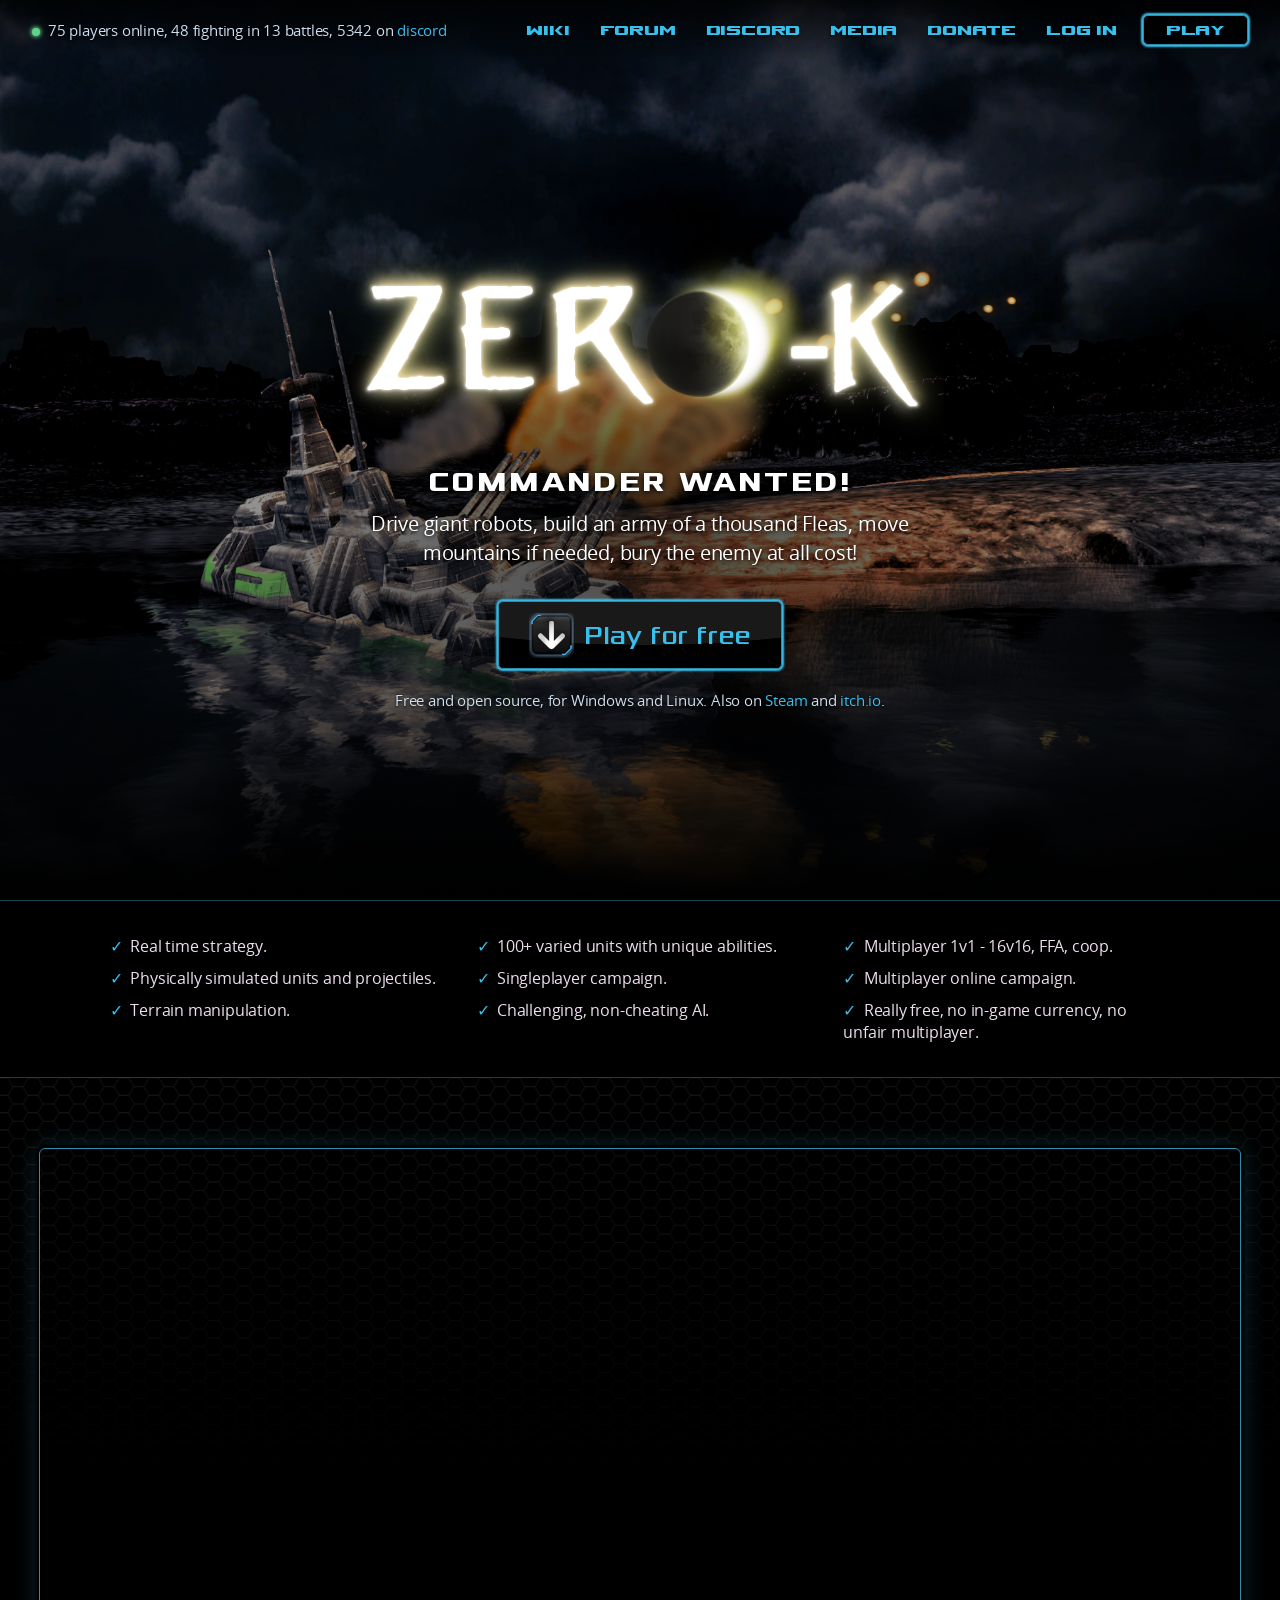
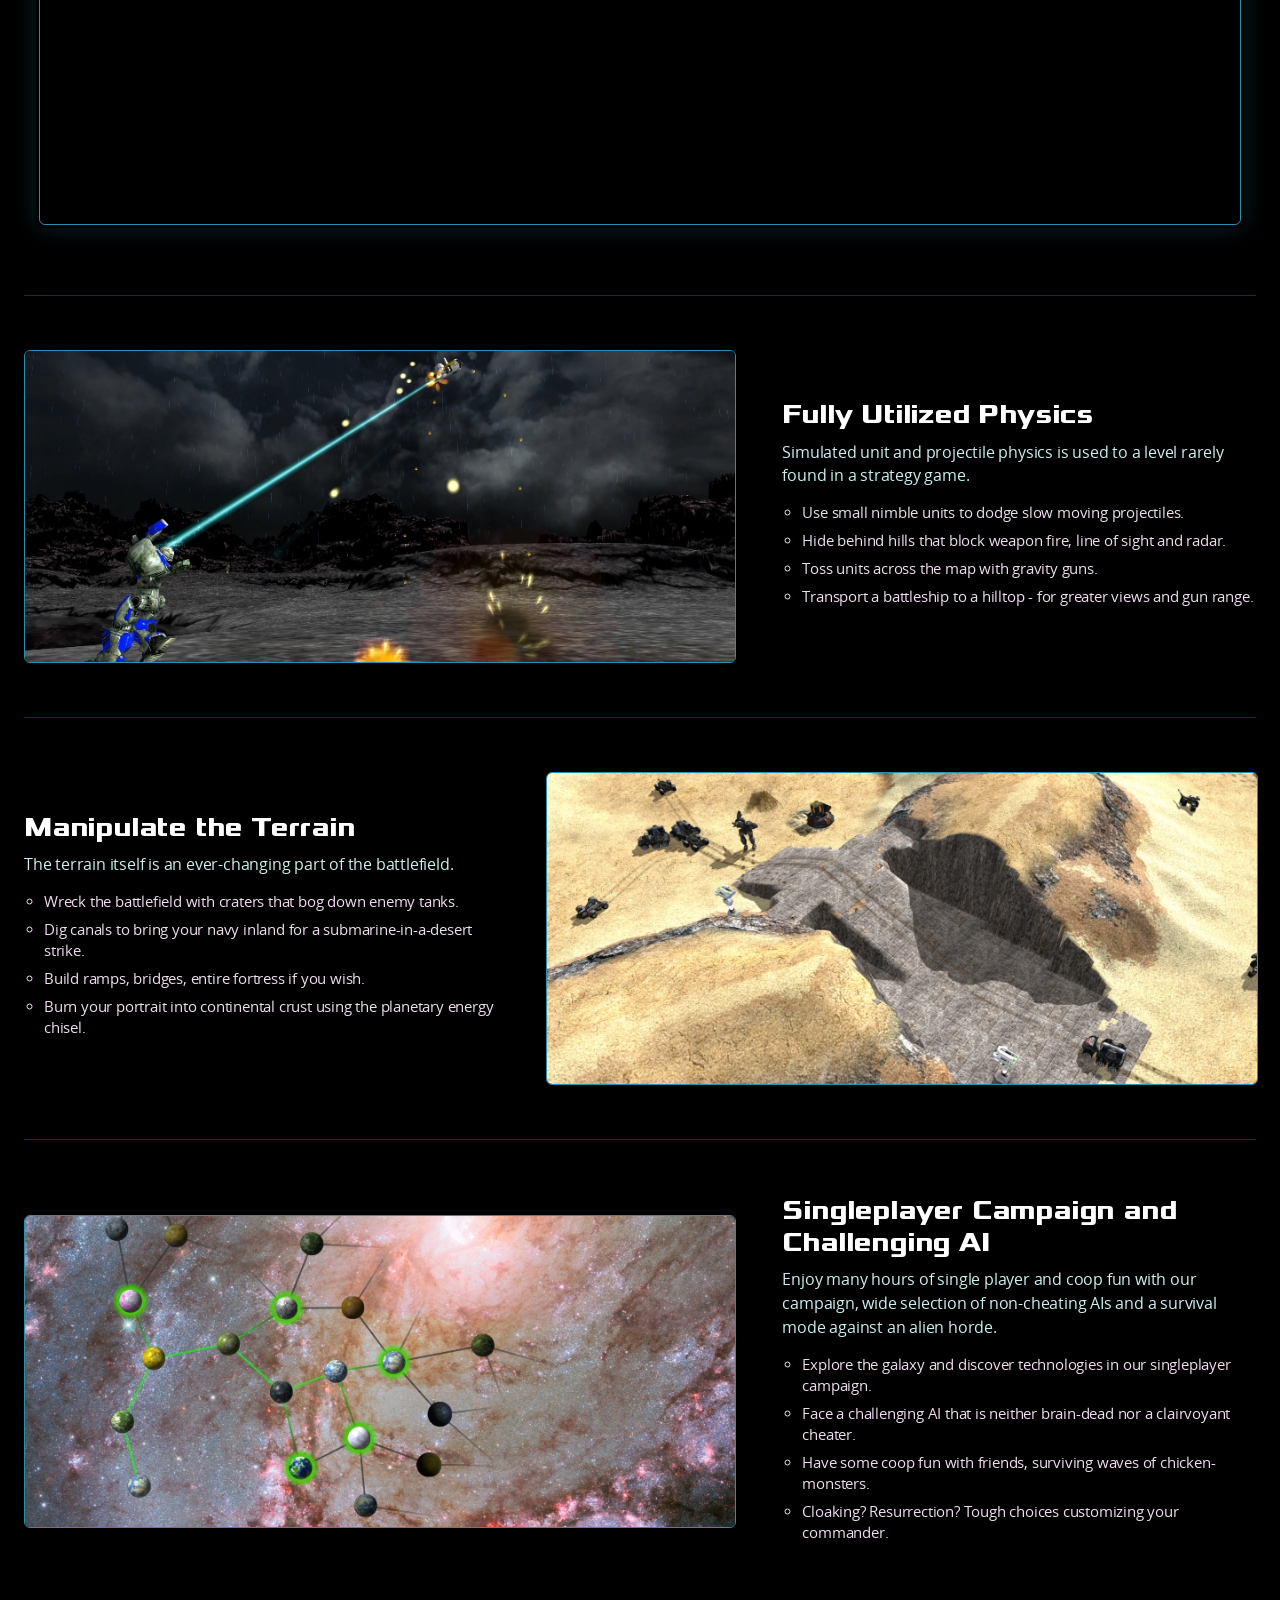
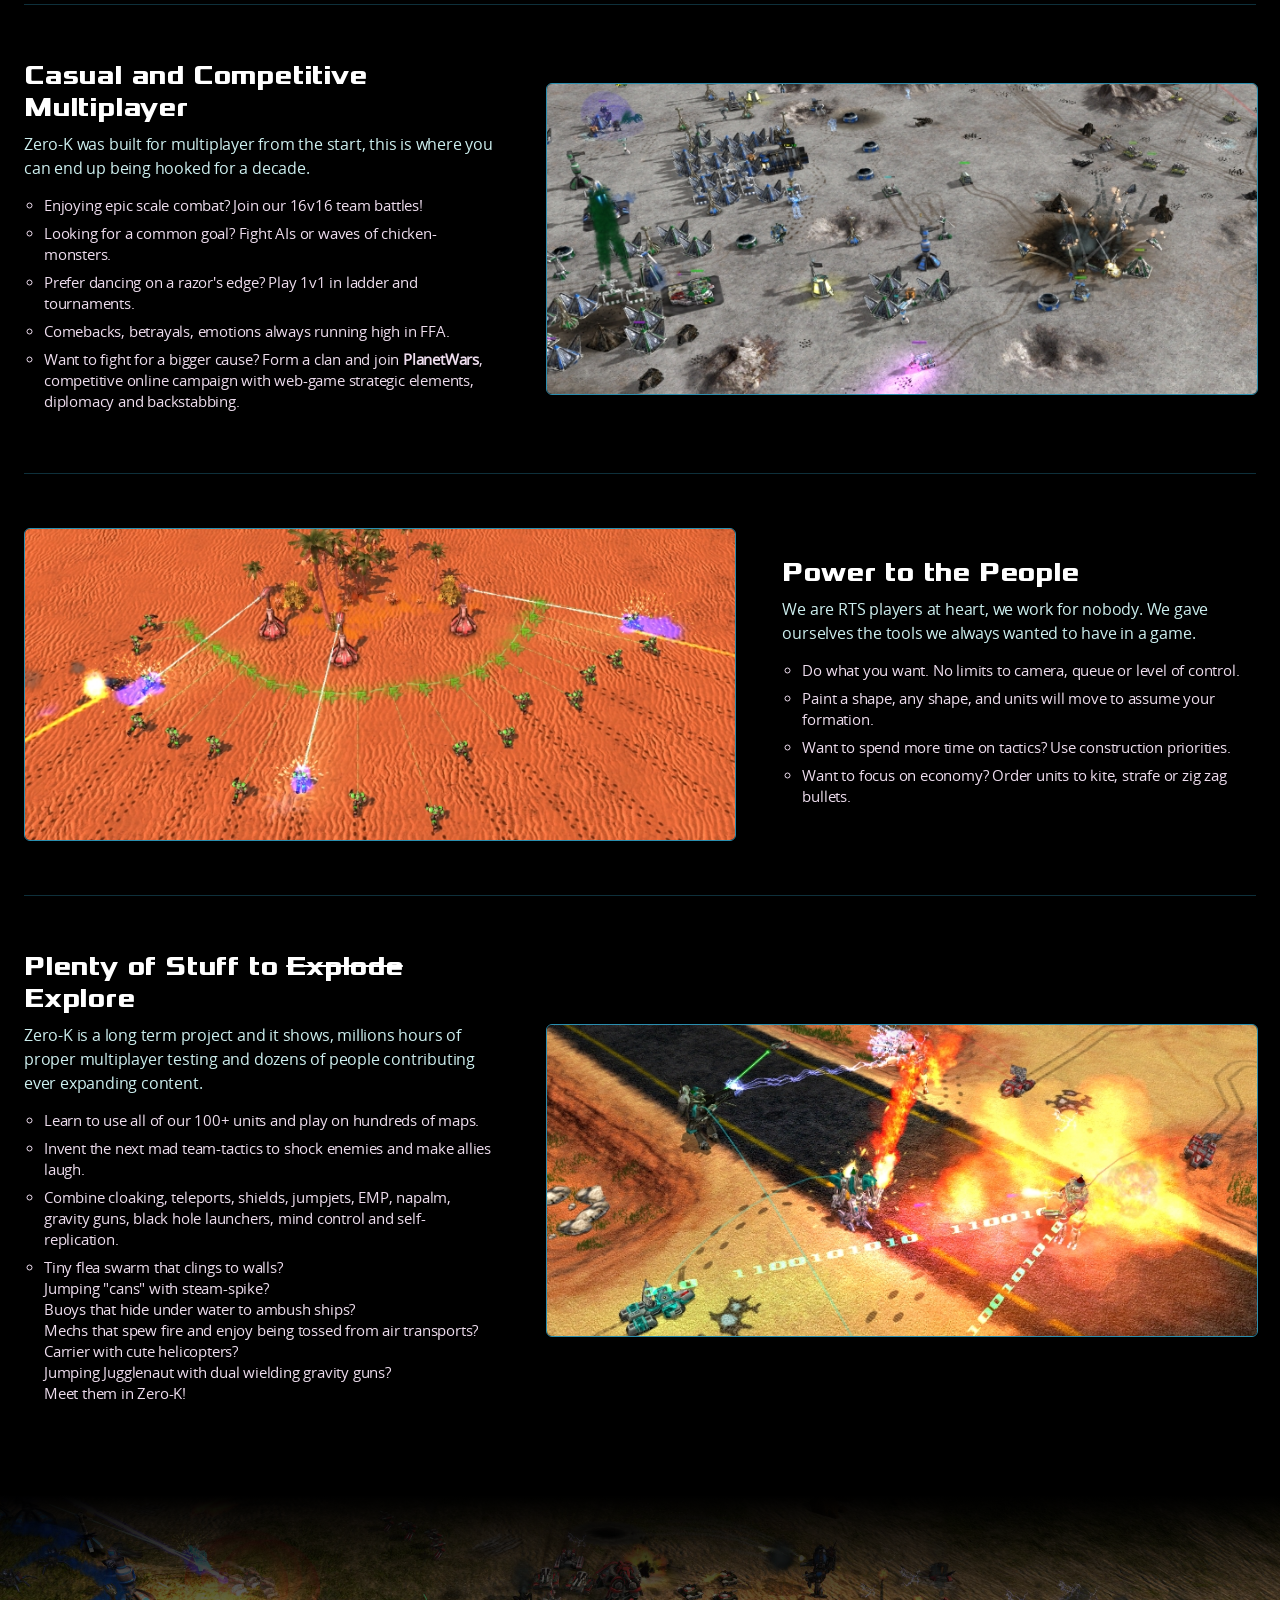
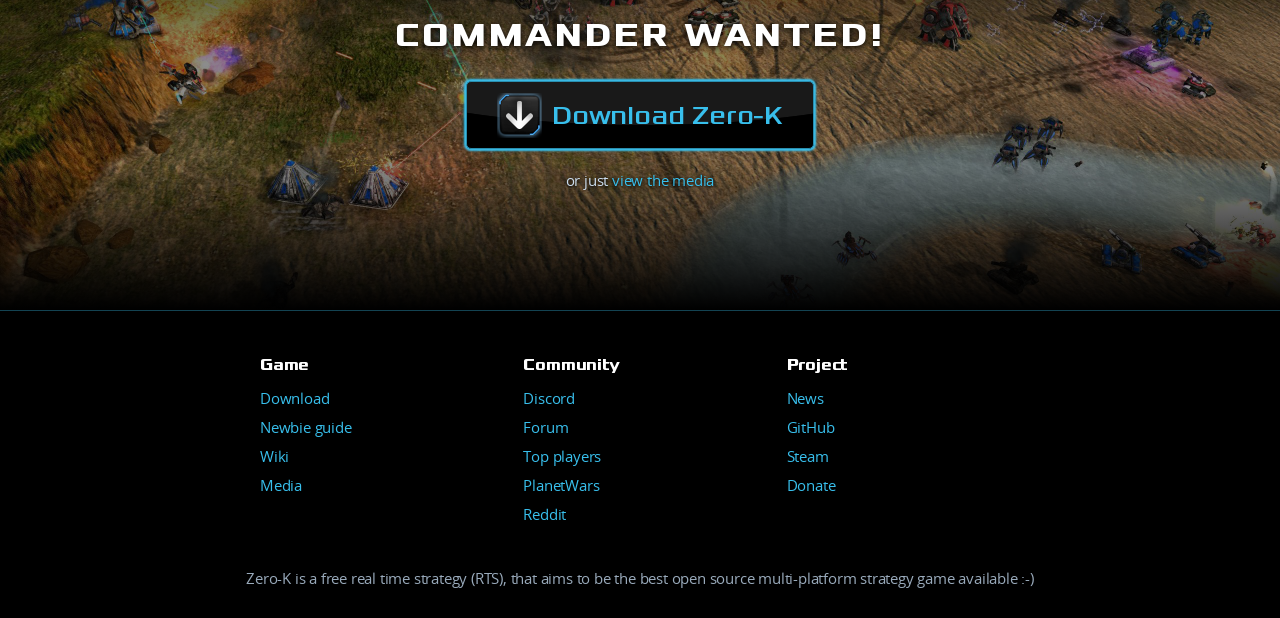
==== index.html @ bd520afa "Add files via upload" ====
<!DOCTYPE html>
<html lang="en">
<head>
<meta charset="utf-8">
<meta name="viewport" content="width=device-width, initial-scale=1">
<meta name="robots" content="noindex">
<title>Zero-K</title>
<link rel="icon" href="img/favicon.png">
<link rel="stylesheet" href="Styles/fonts.css">
<link rel="stylesheet" href="Styles/base.css">
<link rel="stylesheet" href="Styles/menu.css">
<link rel="stylesheet" href="Styles/style.css">
<link rel="stylesheet" href="Styles/landing.css">
</head>
<body>
<!-- Static preview of the proposed landing pages. Player numbers and the login form are placeholders. -->
    <div class="lp">
<header class="lp-nav">
        <p class="lp-online"><span class="lp-dot"></span>75 players online, 48 fighting in 13 battles, 5342 on <a href="https://discord.gg/aab63Vt">discord</a></p>
    <nav class="lp-menu" aria-label="Site">
        <a href="https://zero-k.info/mediawiki/index.php?title=Manual">Wiki</a>
        <a href="https://zero-k.info/Forum">Forum</a>
        <a href="https://discord.gg/aab63Vt">Discord</a>
        <a href="https://zero-k.info/Wiki/Media">Media</a>
        <a href="https://zero-k.info/Contributions">Donate</a>
        <details class="lp-login">
            <summary>Log in</summary>
            <div class="lp-login-panel">
                <form onsubmit="return false" style="padding: 0; margin: 0;"><a href="#"><img src="img/sits_small.png" style="vertical-align: middle;" /></a>&nbsp;&nbsp;<i>OR</i>&nbsp; Zero-K Name: <input type="text" name="login" />&nbsp;&nbsp; Password: <input type="password" name="password" />&nbsp;&nbsp;<button type="button">Login</button></form>
            </div>
        </details>
        <a class="lp-play" href="download.html">Play</a>
    </nav>
</header>

    <section class="lp-hero">
        <div class="lp-slides" aria-hidden="true"><span></span><span></span><span></span><span></span></div>
        <h1 class="lp-logo"><img src="img/zk_logo.png" width="648" height="246" alt="Zero-K"></h1>
        <p class="lp-kicker">Commander wanted!</p>
        <p class="lp-lead">Drive giant robots, build an army of a thousand Fleas, move mountains if needed, bury the enemy at all cost!</p>
        <div class="lp-actions">
            <a class="lp-btn lp-btn-primary" href="download.html"><span class="buttonSpan"></span> Play for free</a>
        </div>
        <p class="lp-meta">Free and open source, for Windows and Linux. Also on <a href="https://store.steampowered.com/app/334920/ZeroK/">Steam</a> and <a href="https://zerok.itch.io/zero-k">itch.io</a>.</p>
    </section>

    <section class="lp-band">
        <ul class="lp-glance">
        <li>Real time strategy.</li>
        <li>Physically simulated units and projectiles.</li>
        <li>Terrain manipulation.</li>
        <li>100+ varied units with unique abilities.</li>
        <li>Singleplayer campaign.</li>
        <li>Challenging, non-cheating AI.</li>
        <li>Multiplayer 1v1 - 16v16, FFA, coop.</li>
        <li>Multiplayer online campaign.</li>
        <li>Really free, no in-game currency, no unfair multiplayer.</li>
        </ul>
    </section>

    <section class="lp-trailer">
        <iframe src="https://www.youtube.com/embed/pHQkctGTm_A?rel=0" title="Zero-K trailer" loading="lazy" allowfullscreen></iframe>
    </section>

    <section class="lp-features">
        <article class="lp-feature">
            <img src="img/landing/text1.jpg" width="800" height="350" alt="A walker unit firing a beam across a dark, stormy battlefield" loading="lazy">
            <div>
                <h2>Fully Utilized Physics</h2>
                <p>Simulated unit and projectile physics is used to a level rarely found in a strategy game.</p>
                <ul>
                    <li>Use small nimble units to dodge slow moving projectiles.</li>
                    <li>Hide behind hills that block weapon fire, line of sight and radar.</li>
                    <li>Toss units across the map with gravity guns.</li>
                    <li>Transport a battleship to a hilltop - for greater views and gun range.</li>
                </ul>
            </div>
        </article>
        <article class="lp-feature">
            <img src="img/landing/text2.jpg" width="800" height="350" alt="A huge crater dug into desert terrain, with units gathered around it" loading="lazy">
            <div>
                <h2>Manipulate the Terrain</h2>
                <p>The terrain itself is an ever-changing part of the battlefield.</p>
                <ul>
                    <li>Wreck the battlefield with craters that bog down enemy tanks.</li>
                    <li>Dig canals to bring your navy inland for a submarine-in-a-desert strike.</li>
                    <li>Build ramps, bridges, entire fortress if you wish.</li>
                    <li>Burn your portrait into continental crust using the planetary energy chisel.</li>
                </ul>
            </div>
        </article>
        <article class="lp-feature">
            <img src="img/landing/text3.jpg" width="800" height="350" alt="The campaign galaxy map: planets linked across a nebula" loading="lazy">
            <div>
                <h2>Singleplayer Campaign and Challenging AI</h2>
                <p>Enjoy many hours of single player and coop fun with our campaign, wide selection of non-cheating AIs and a survival mode against an alien horde.</p>
                <ul>
                    <li>Explore the galaxy and discover technologies in our singleplayer campaign.</li>
                    <li>Face a challenging AI that is neither brain-dead nor a clairvoyant cheater.</li>
                    <li>Have some coop fun with friends, surviving waves of chicken-monsters.</li>
                    <li>Cloaking? Resurrection? Tough choices customizing your commander.</li>
                </ul>
            </div>
        </article>
        <article class="lp-feature">
            <img src="img/landing/text4.jpg" width="800" height="350" alt="A large team battle with many bases and units on a cratered grey map" loading="lazy">
            <div>
                <h2>Casual and Competitive Multiplayer</h2>
                <p>Zero-K was built for multiplayer from the start, this is where you can end up being hooked for a decade.</p>
                <ul>
                    <li>Enjoying epic scale combat? Join our 16v16 team battles!</li>
                    <li>Looking for a common goal? Fight AIs or waves of chicken-monsters.</li>
                    <li>Prefer dancing on a razor's edge? Play 1v1 in ladder and tournaments.</li>
                    <li>Comebacks, betrayals, emotions always running high in FFA.</li>
                    <li>Want to fight for a bigger cause? Form a clan and join <strong>PlanetWars</strong>, competitive online campaign with web-game strategic elements, diplomacy and backstabbing.</li>
                </ul>
            </div>
        </article>
        <article class="lp-feature">
            <img src="img/landing/text5.jpg" width="800" height="350" alt="Units arranged in a drawn arc formation across orange desert terrain" loading="lazy">
            <div>
                <h2>Power to the People</h2>
                <p>We are RTS players at heart, we work for nobody. We gave ourselves the tools we always wanted to have in a game.</p>
                <ul>
                    <li>Do what you want. No limits to camera, queue or level of control.</li>
                    <li>Paint a shape, any shape, and units will move to assume your formation.</li>
                    <li>Want to spend more time on tactics? Use construction priorities.</li>
                    <li>Want to focus on economy? Order units to kite, strafe or zig zag bullets.</li>
                </ul>
            </div>
        </article>
        <article class="lp-feature">
            <img src="img/landing/text6.jpg" width="800" height="350" alt="Units, flames and explosions during a fight along a road" loading="lazy">
            <div>
                <h2>Plenty of Stuff to <del>Explode</del> Explore</h2>
                <p>Zero-K is a long term project and it shows, millions hours of proper multiplayer testing and dozens of people contributing ever expanding content.</p>
                <ul>
                    <li>Learn to use all of our 100+ units and play on hundreds of maps.</li>
                    <li>Invent the next mad team-tactics to shock enemies and make allies laugh.</li>
                    <li>Combine cloaking, teleports, shields, jumpjets, EMP, napalm, gravity guns, black hole launchers, mind control and self-replication.</li>
                    <li>Tiny flea swarm that clings to walls? <br>Jumping "cans" with steam-spike? <br>Buoys that hide under water to ambush ships? <br>Mechs that spew fire and enjoy being tossed from air transports? <br>Carrier with cute helicopters? <br>Jumping Jugglenaut with dual wielding gravity guns? <br>Meet them in Zero-K!</li>
                </ul>
            </div>
        </article>
    </section>

    <section class="lp-final">
        <h2>Commander wanted!</h2>
        <a class="lp-btn lp-btn-primary" href="download.html"><span class="buttonSpan"></span> Download Zero-K</a>
        <p class="lp-meta">or just <a href="https://zero-k.info/Wiki/Media">view the media</a></p>
    </section>

<footer class="lp-footer">
    <div class="lp-footer-cols">
        <nav aria-label="Game">
            <h3>Game</h3>
            <a href="download.html">Download</a>
            <a href="https://zero-k.info/mediawiki/index.php?title=Newbie_Guide">Newbie guide</a>
            <a href="https://zero-k.info/mediawiki/index.php?title=Manual">Wiki</a>
            <a href="https://zero-k.info/Wiki/Media">Media</a>
        </nav>
        <nav aria-label="Community">
            <h3>Community</h3>
            <a href="https://discord.gg/aab63Vt">Discord</a>
            <a href="https://zero-k.info/Forum">Forum</a>
            <a href="https://zero-k.info/Ladders">Top players</a>
            <a href="https://zero-k.info/Planetwars">PlanetWars</a>
            <a href="https://reddit.com/r/zerok/">Reddit</a>
        </nav>
        <nav aria-label="Project">
            <h3>Project</h3>
            <a href="https://zero-k.info/Forum?categoryID=13">News</a>
            <a href="https://github.com/ZeroK-RTS">GitHub</a>
            <a href="https://store.steampowered.com/app/334920/ZeroK/">Steam</a>
            <a href="https://zero-k.info/Contributions">Donate</a>
        </nav>
    </div>
    <p class="lp-footer-line">Zero-K is a free real time strategy (RTS), that aims to be the best open source multi-platform strategy game available :-)</p>
</footer>
    </div>
</body>
</html>
---- Styles/fonts.css ----
@font-face {
    font-family: sm;
    src: url(about:blank); /* IE9 Compat Modes */
    src: url(about:blank) format('embedded-opentype'), /* IE6-IE8 */
    url("../SM.ttf") format('truetype'); /* Safari, Android, iOS */
}


@font-face {
    font-family: os;
    src: url(about:blank); /* IE9 Compat Modes */
    src: url(about:blank) format('embedded-opentype'), /* IE6-IE8 */
    url("../OpenSans-Regular.ttf") format('truetype'); /* Safari, Android, iOS */
}

@font-face {
    font-family: 'Xolonium';
	font-weight: normal;
    src: url(about:blank) format('eot'), url("../Styles/fonts/Xolonium-Regular.woff") format('woff'), url(about:blank) format('opentype'), url("../Styles/fonts/Xolonium-Regular.ttf") format('truetype');
}

@font-face {
    font-family: 'Xolonium';
	font-weight: bold;
    src: url(about:blank) format('eot'), url("../Styles/fonts/Xolonium-Bold.woff") format('woff'), url(about:blank) format('opentype'), url("../Styles/fonts/Xolonium-Bold.ttf") format('truetype');
}
---- Styles/base.css ----
b {font-weight: bold;}
i {}
.indent {text-indent: 2em;}
.bold{font-weight: bold;}

h1 {font-size: 160%; color: #fff; padding: 0; margin: 0; }
h2 {font-size: 140%; color: #cee; padding: 0; margin: 0; }
h3 {font-size: 120%; color: #eec; padding: 0; margin: 0; }

a {color: #38bfec; text-decoration: none;}
a:visited {color: #4c90a6;}
a:hover {color: #fff;}
a:active {color: #cbd3d4;}

/* Help cursor for anything that brings up a tooltip when moused over.
base.css might be the wrong file, please move when needed or delete this comment.
Whatever you do, please notify me so I know next time. -Skasi */
[nicetitle], [nicetitle-processed] {cursor: help;}

input[type="button"], input[type="checkbox"], input[type="image"],
input[type="submit"], input[type="radio"], input[type="reset"],
select, a, a[nicetitle], a[nicetitle-processed], 
[onclick][nicetitle], [onclick][nicetitle-processed]
{
  cursor: pointer;
}

img
{
  border: none;
  opacity: 1;
  vertical-align: middle;
}

form
{
	padding: 0;
	margin: 0;
}

pre
{
	background: #222;
	border: 1px dotted #888;
	padding: 7px;
	margin-left: 4em;
	margin-right: 4em;
}

.inputTable > tbody> tr
{
    vertical-align: top;
}

input, textarea, select, option
{
	color: #cbd3d4; 
	background: none;
	border: 1px solid teal;
	padding: 3px;
}
option{
    background: black;
}
video
{
	max-width: 100%;
}

.noborder, input.radio
{
	border: none;
}

.vcenter
{
	vertical-align:middle;
}

.button
{
	color: #38bfec;
	font-family: sm;
	cursor: pointer;
	background: transparent;
}

.button:hover /* hover */
{
	color: #fff;
}

.button:focus:hover /* onclick */
{
	color: #f00;
}

ul {list-style-type: circle;}

.border
{
	background: #000 url("../img/border-1.png") repeat-x scroll 50% 0;
	margin: 10px;
	padding: 5px;
    /**/border: 1px solid #2a8eaf;/**/
    /*border: 1px solid #000;/**/
	border-radius: 3px;
	
    box-shadow: 0 0 3px 3px #000;
	-moz-box-shadow: 0 0 3px 3px #000;
    -webkit-box-shadow: 0 0 3px 3px #000;
    
    /*
    -moz-border-image: url("../img/zk_border.png") 10% 10% 10% 10% / 10px 10px 10px 10px ;
    -webkit-border-image: url("../img/zk_border.png") 10% 10% 10% 10% / 10px 10px 10px 10px ;
    -border-image: url("../img/zk_border.png") 10% 10% 10% 10% / 10px 10px 10px 10px ;
    -ms-filter: "progid:DXImageTransform.Microsoft.Alpha(Opacity=88)";
    /**/
}
/*
.brightline
{
    border: 1px solid #2a8eaf;
}
*/
.ie .border
{
    padding: 13px;
	border: 1px solid #38bfec;
}

.fleft{float: left;}
.fright{
	float: right;
	-webkit-margin-after: 0px;
}
.clearfloat{clear:both;}

.center
{
	margin-left: auto;
	margin-right: auto;
	text-align: center;
}

.block{display: block;}
.inline{display: inline;}
.hide{display: none;}

.relative{position: relative;}
.abs {position: absolute;}

.top{top: 0;}
.left{left: 0;}
.right{right: 0;}
.bottom{bottom: 0;}

.cwhite {color: #fff;}
.clight {color: #ddd;}
.cgray  {color: #888;}
.cdark  {color: #222;}
.cblack {color: #000;}
.cred   {color: #f00;}
.cgreen {color: #0f0;}
.cblue  {color: #00f;}

.bwhite {background: #fff;}
.blight {background: #ddd;}
.bgray  {background: #888;}
.bdark  {background: #222;}
.bblack {background: #000;}
.bred   {background: #f00;}
.bgreen {background: #0f0;}
.bblue  {background: #00f;}

.width-10 {width: 10%;}
.width-20 {width: 20%;}
.width-30 {width: 30%;}
.width-40 {width: 40%;}
.width-50 {width: 50%;}
.width-60 {width: 60%;}
.width-70 {width: 70%;}
.width-80 {width: 80%;}
.width-90 {width: 90%;}
.width-100 {width: 100%;}

.padded{
    padding: 5px;
}
.rounded{
    border-radius: 10px;
    overflow: auto;
}

.techfont, h1, h2, h3, h4, h5, h6{
    font-family: 'Xolonium', os, sans-serif;
}
---- Styles/menu.css ----
#menu table{width:100%;}
#menu td { vertical-align: middle; padding:0; }

div#menu a /*menu bar*/
{
	display: block;
	position: relative; /* tooltips use "absolute" position, so parent must not be static */
	font-family: sm, sans-serif;
	font-size: 15px;
}

div#menu a span {display:none;} /*menu text sayings*/

div#menu a:hover span
{
	display: block;
	position: absolute; 
	background: #000;
	color: #cbd3d4;
	left: 100%; width: 125px;
	margin-top: -1.55em; /*display tooltip at same height as :hover'ed link*/
	margin-left: 10px;
	padding: 5px;
	border: 1px solid #222;
	
	border-radius: 10px 10px 10px 10px ;
	-moz-border-radius: 10px 10px 10px 10px ;
	-webkit-border-radius: 10px 10px 10px 10px ;
	box-shadow: 0 0 10px #fff;
	-moz-box-shadow: 0 0 10px #fff;
	-webkit-box-shadow: 0 0 10px #fff;
	
	font-family: os, sans-serif;
	font-weight: bold;
}

ul.menu > li > a /* menu links */
{
	padding:8px;
	text-align: center; 
}

ul.menu li  ul  li  a /*sub-menu links, or menu sub-links*/
{
	padding:4px 2px;
	text-align: left;
	font-size: smaller;
}

ul.menu {list-style-type: none; padding: 0; margin: 0; } /*toplevel menu*/

ul.menu li > ul {display:none;} /*list menu*/

ul.menu li:hover > ul /*dropdown part*/
{
	display:block;
	position:absolute;
	background: #000 url("../img/border-1.png") repeat-x scroll 50% 0;
	padding: 5px;
	margin: 0px;
	border: 1px solid #2a8eaf;
	border-top: none;
	border-radius: 3px;
	box-shadow: 0 0 3px 3px #000;
	list-style-type: none; 
	z-index: 50;
}

ul.menu li:hover > ul li
{
	margin: 0;
	padding: 0;
}

ul.menu li:hover > ul li:hover
{
	background: #386779;
}


/* remove for ie */
.gecko div#mainContentWrapper div#menu
{
	position: relative;
	z-index: 100;
}
.webkit div#mainContentWrapper div#menu
{
	position: relative;
	z-index: 100;
}
.opera div#mainContentWrapper div#menu
{
	position: relative;
	z-index: 100;
}
/**/

/* and again for "simplestyle" */
.gecko div#simplestyle div#menu
{
	position: relative;
	z-index: 100;
}
.webkit div#simplestyle div#menu
{
	position: relative;
	z-index: 100;
}
.opera div#simplestyle div#menu
{
	position: relative;
	z-index: 100;
}
/**/
---- Styles/style.css ----
.js_tabs {}

html
{
	/*background: #000 url("../img/bg_bluehex.gif") fixed;*/
	background: #000;
    background-size: cover;
	color: #ede;
    font-family: os, sans-serif;
	font-size: 14.5px;
	height: 100%;
	width: 100%;
	padding: 0;
	margin: 0;
	border: 0;
	z-index:0;
    letter-spacing: -0.2px;
    text-rendering: optimizeLegibility;
    -webkit-font-feature-settings: "kern";
    -moz-font-feature-settings: "kern";
    font-feature-settings: "kern";
}

body
{
	background: none;
	width: 100%;
	top: 0;
	padding: 0;
	margin: 0;
	border: 0;
}

pre {
	white-space: pre-wrap;
}

#fadetoblack
{
	background: url("../img/fade.png") repeat-y 50% 0;
	position: fixed;
	top: 0px;
	left: 0px;
	right: 0px;
	bottom: 0px;
	height: 100%;
	width: 100%;
}

.wrapper
{
	position: relative;
	padding: 10px;
	width: 1000px;
	margin-left: auto;
	margin-right: auto;
	border-top: 0;
	border-bottom: 0;
	z-index:0;
}

div#footer
{
	position: relative;
	clear: both;
}

.floatingheader
{
	position:fixed;
	top:10px;
	margin-left: auto;
	margin-right: auto;
	z-index:100;
}

.floatingfooter
{
	position:fixed;
	bottom:-10px;
	margin-left: auto;
	margin-right: auto;
	z-index:100;
}

ul.forumtab
{
	list-style-image: url("../img/bullet.png");
	padding-left: 15px;
}

hr.pretty
{
	background: url("../img/hr_img1.png");
	width: 80%;
	height: 1px;
}

div#simplestyle
{
	margin: 10px;
}

div#busy
{
	background: #190c02; /*bgcolor of load.gif*/
	position: fixed;
	display: none;
	top: 40%;
	left: 40%;
	right: 40%;
	padding: 20px;
	text-align: center;
	font-weight: bold;
	z-index: 100;
}

.admin
{
	border: 1px dotted red;
	padding: 3px;
	margin: 2px;
}

.test
{
	border: 1px solid red;
}

.border
{
	margin: 10px;
	padding: 5px;
	border-style: solid;
	border-radius: 15px;
	border-image:url("../Styles/dark-hive/images/tech_button.png") 24 fill / 15px stretch;
	background: #333;
	box-shadow: 0 0 3px 3px #000;
	-moz-box-shadow: 0 0 3px 3px #000;
	-webkit-box-shadow: 0 0 3px 3px #000;
}

.ie .border
{
	padding: 13px;
	border: 1px solid #38bfec;
}

/* Download-Button on Homepage */
.buttonSpan
{
	height: 45px;
	width: 45px;
	background-image: url("../img/downloadBlue45.png");
	display: inline-block;
	vertical-align:middle;
}
.textbutton
{
	display: inline-block;
	background: #000 url("../img/download.png") no-repeat center;
	color: #38bfec;
	border-radius: 5px;
	border: 1px solid #2a8eaf;
	box-shadow: 0 0 2px 2px #38bfec;
	padding: 0.4em 1em;
	margin: 4px 1px;
	cursor: pointer;
	text-align: center;
	font-family: os, sans-serif;
	font-size: medium;
	vertical-align: middle;
}

.textbutton:hover
{
	color: #fff;
	box-shadow: 0 0 2px 2px #fff;
	text-decoration: none;
}


.steamSpan {
    margin-top: -5px;
    margin-left: -12px;
    margin-right: -12px;
    height: 33px;
    width: 140px;
    background-size: cover;
    background-image: url("../img/steam_logo.png");
    display: inline-block;
    vertical-align: middle;
}
.downloadbutton
{
	position: relative;
	display: block;
	background: #000 url("../img/download.png") no-repeat center;
	color: #38bfec;
	border-radius: 5px;
	border: 1px solid #2a8eaf;
	box-shadow: 0 0 2px 2px #38bfec;
	padding: 15px 0;
	margin: 10px;
	cursor: pointer;
	text-align: center;
	font-family: os, sans-serif;
	font-size: 200%;
}

.downloadbutton:hover {
    color: #fff;
    box-shadow: 0 0 2px 2px #fff;
}

.downloadbutton:active {
    color: #cbd3d4;
    box-shadow: 0 0 2px 2px #cbd3d4;
}

.downloadbuttonsteam {
    position: relative;
    display: block;
    background: #000 url("../img/download.png") no-repeat center;
    color: #38bfec;
    border-radius: 5px;
    border: 1px solid #2a8eaf;
    box-shadow: 0 0 2px 2px #38bfec;
    padding: 15px 0;
    margin: 10px;
    cursor: pointer;
    text-align: center;
    font-family: os, sans-serif;
    font-size: 160%;
}
.downloadbuttonsteam:hover {
    color: #fff;
    box-shadow: 0 0 2px 2px #fff;
}

.downloadbuttonsteam:active {
    color: #cbd3d4;
    box-shadow: 0 0 2px 2px #cbd3d4;
}

/* Share */
#shares 
{
	vertical-align:middle;
}

/* galaxy map
----------------------------------------------*/
.sectorgrid
{
	position: relative; 
	border: 1px solid white; 
	opacity: .15;
	color: white; 
	text-align: right; 
	vertical-align: bottom;
}

.sectorgrid:hover
{
	background: #666;
}

.sectorgrid:hover > .sectorname
{
	display: inline;
}

.ie .sectorgrid
{
	display: none;
}


/* Single Player missions
----------------------------------------------*/
.mission
{
	display: block;
	position: relative;
	background: #111;
	width:250px; 
	height:160px;
	padding: 10px;
	margin: 10px;
	border: 2px solid #444;
	text-align: left;
}

.mission:hover
{
	background: #333;
	cursor: pointer;
}

.play
{
	font-family: sm;
	font-size: 150%;
	display: none;
	position: absolute;
	top: 150px;
	left: 0px;
	z-index: 100;
}

.mission:hover > .play
{
	display: block;
}

.icon16
{
	width:16px;
	height:16px;
	padding:0;
	margin:0px 2px;
	vertical-align:middle;
}

.icon32 
{
	width:32px;
	height: 32px; 
}

.icon20
{
	width:20px;
	height: 20px; 
}


.flag
{
	padding:0;
	margin:0;
	vertical-align:middle;
}

.avatar 
{
	padding:0; 
	margin:0;
}

/* Battle detail
-----------------------------------------------------------*/

.battle_winner
{
	border: 1px solid #00FF21;
	padding: 5px;
	margin: 2px;
	border-radius: 5px;
	box-shadow: 0 0 3px 3px #000;
	-moz-box-shadow: 0 0 3px 3px #000;
	-webkit-box-shadow: 0 0 3px 3px #000;
}

.battle_loser
{
	border: 1px solid #FF0000;
	padding: 5px;
	margin: 2px;
	border-radius: 5px;
	box-shadow: 0 0 3px 3px #000;
	-moz-box-shadow: 0 0 3px 3px #000;
	-webkit-box-shadow: 0 0 3px 3px #000;
}

.battle_spec
{
	border: 1px solid #333;
	margin: 2px;
	border-radius: 5px;
}

/* Map detail
-----------------------------------------------------------*/
.rating_all
{
	display: block;
	width: 70px;
	height: 14px;
	padding: 0;
}

.rating_yours
{
	display: none;
	width: 70px;
	height: 14px;
	padding: 0;
}

.ratings:hover > .rating_yours
{
	display: block;
}

.ratings:hover > .rating_all
{
	display: none;
}

/* Styles for validation helpers
-----------------------------------------------------------*/
.field-validation-error
{
	color: #ff0000;
}

.field-validation-valid
{
	display: none;
}

.input-validation-error
{
	border: 1px solid #ff0000;
	background-color: #ffeeee;
}

.validation-summary-errors
{
	font-weight: bold;
	color: #ff0000;
}

.validation-summary-valid
{
	display: none;
}

/* google wiki */
.section_anchor 
{
	display:none;
	color: Black;
}

/* Styles for unitguide
-----------------------------------------------------------*/

.infoCell
{
	background-color:#204040;
	border-style: solid;
	border-image: url("../Styles/dark-hive/images/tech_button.png") 24 24 24 24 fill / 15px 15px 15px 15px;
	border-radius: 10px;
	border-color:transparent;
	max-width: 700px;
	overflow: hidden;
	padding:10px;
	white-space:normal;
}
.unitCell{
	margin-left: 30px; 
}
.unitname {
	font-weight:bold;
}
.unitdesc {
	font-style:oblique;
}
.helptext {
	font-size:small;
}

.buildpic {
	border: 1px solid white;
}
.statsnumval {
	font-weight:bold;
	color:DeepSkyBlue;
	font-family: monospace;
	white-space:nowrap;
}
.statsfield {
	font-size:small;
}
.forum {
    width: 980px;
    margin: 0 auto;
    background-color: #333;
    padding: 10px;
    display: grid;
    grid-gap: 10px;
    grid-auto-flow: row;
}

.post {
    display: grid;
    grid-auto-flow: column;
    grid-template-columns: min-width 1fr;
    grid-gap: 10px 2px;
    background-color: #000;
}

.user {
    padding: 10px;
    width: 228px;
    display: grid;
    grid-template-columns: 1fr 4fr;
    grid-gap: 10px;
    background-color: #204040;
    border-style: solid;
    border-radius: 10px;
    border-color: transparent;
    border-image: url("../Styles/dark-hive/images/tech_button.png") 24 24 24 24 fill / 15px 15px 15px 15px;
}

.entry {
    padding: 10px;
    width: 680px;
    background-color: #204040;
    border-style: solid;
    border-image: url("../Styles/dark-hive/images/tech_button.png") 24 24 24 24 fill / 15px 15px 15px 15px;
    border-radius: 10px;
    border-color: transparent;
}

.entry:target {
    background-color: #077;
}

.entry__text {
    overflow-wrap: break-word;
    word-wrap: break-word;
}

.entry__rating {
    text-align: right;
}

.forumRow 
{
	width:100%;
}

.forumPostHead 
{
	background-color:#204040;
	width:222px;
	border-style: solid;
	border-radius:10px;
	border-color:transparent;
	border-image: url("../Styles/dark-hive/images/tech_button.png") 24 24 24 24 fill / 15px 15px 15px 15px;
	padding:10px;
}

.forumPostText
{
	background-color:#204040;
	border-style: solid;
	border-image: url("../Styles/dark-hive/images/tech_button.png") 24 24 24 24 fill / 15px 15px 15px 15px;
	border-radius: 10px;
	border-color:transparent;
	max-width: 700px;
	overflow: hidden;
	padding:10px;
	white-space:normal;
}
.forumPostText:target {
	background-color: #077;
}

.entry__text img {
    max-width: 100%;
}

.forumPostText img
{
	max-width:100%;
}

.journal img {
	max-width:100%;
}

/* planetwars */
.planetname
{
	text-shadow:-1px -1px 0 #000, 1px -1px 0 #000, -1px 1px 0 #000, 1px 1px 0 #000;
}

.pwlabel 
{
	font-size:11px; 
	font-weight:bold; 
	margin: 0; 
	padding:0; 
	position: absolute;
}

.wikitable {
	border-spacing: 0;
	border: 1px solid #ccc;
}

.wikitable td {
	border: 1px solid #ccc; padding: 5px;
}


.grid {
	margin: 10px;
	padding: 5px;
	border-style: solid;
	border-radius: 15px;
	border-image: url("../Styles/dark-hive/images/tech_button.png") 24 fill / 15px stretch;
	background: #333;
	box-shadow: 0 0 3px 3px #000;
	-moz-box-shadow: 0 0 3px 3px #000;
	-webkit-box-shadow: 0 0 3px 3px #000;
	margin: 5px;
}

.grid_title {
	text-align: center;
}

.grid_table {
	width: 100%;
}

.grid_pager {
	margin: 4px;
}

.grid .row_selected {
	background-color: #0000cd;
}

.video-container {
    max-width: 100%;
}
---- Styles/landing.css ----
/* Landing pages for logged-out visitors (home and download). Loaded only there; every class is prefixed lp-. */

html {
    background: #000;
}

.lp {
    position: relative;
    color: #ede;
}

.lp a:focus-visible,
.lp summary:focus-visible {
    outline: 3px solid #fff;
    outline-offset: 3px;
}

.lp-nav {
    position: absolute;
    top: 0;
    left: 0;
    right: 0;
    z-index: 100;
    display: flex;
    flex-wrap: wrap;
    align-items: center;
    justify-content: space-between;
    gap: 6px 24px;
    padding: 14px 32px;
    background: linear-gradient(rgba(0, 0, 0, 0.8), rgba(0, 0, 0, 0));
}

.lp-online {
    margin: 0;
    color: #cde;
    text-shadow: 0 1px 3px #000;
}

.lp-dot {
    display: inline-block;
    width: 8px;
    height: 8px;
    margin-right: 8px;
    border-radius: 50%;
    background: #5fd38a;
    box-shadow: 0 0 4px 1px #5fd38a;
}

.lp-menu {
    display: flex;
    flex-wrap: wrap;
    align-items: center;
    gap: 4px 6px;
    margin-left: auto;
}

.lp-menu > a,
.lp-login summary {
    padding: 10px 12px;
    font-family: sm, sans-serif;
    font-size: 15px;
    color: #38bfec;
    text-shadow: 0 1px 3px #000;
}

.lp-menu > a:visited {
    color: #38bfec;
}

.lp-menu > a:hover,
.lp-login summary:hover {
    color: #fff;
}

.lp-menu > a.lp-play,
.lp-menu > a.lp-play:visited {
    margin-left: 8px;
    padding: 8px 22px;
    background: #000;
    border: 1px solid #2a8eaf;
    border-radius: 5px;
    box-shadow: 0 0 2px 2px #38bfec;
}

.lp-menu > a.lp-play:hover {
    box-shadow: 0 0 2px 2px #fff;
}

.lp-login {
    position: relative;
}

.lp-login summary {
    cursor: pointer;
    list-style: none;
}

.lp-login summary::-webkit-details-marker {
    display: none;
}

.lp-login-panel {
    position: absolute;
    top: 100%;
    right: 0;
    width: 280px;
    max-width: calc(100vw - 40px);
    box-sizing: border-box;
    margin-top: 6px;
    padding: 12px 14px;
    background: #000;
    border: 1px solid #2a8eaf;
    border-radius: 5px;
    box-shadow: 0 0 3px 3px #000;
    line-height: 2.3;
}

.lp-login-panel input[type="text"],
.lp-login-panel input[type="password"] {
    width: 100%;
    box-sizing: border-box;
}

.lp-hero {
    position: relative;
    display: flex;
    flex-direction: column;
    align-items: center;
    justify-content: center;
    min-height: min(100vh, 1000px);
    box-sizing: border-box;
    padding: 110px 24px 80px;
    overflow: hidden;
    text-align: center;
    background: #000 url("../img/landing/wublord.jpg") no-repeat 50% 60%;
    background-size: cover;
}

.lp-hero > * {
    position: relative;
    z-index: 1;
}

/* Slideshow: 20 seconds per picture. The first picture is also the hero background, so nothing flashes on load. */
.lp-hero > .lp-slides {
    position: absolute;
    top: 0;
    right: 0;
    bottom: 0;
    left: 0;
    z-index: 0;
}

.lp-slides span {
    position: absolute;
    top: 0;
    right: 0;
    bottom: 0;
    left: 0;
    opacity: 0;
    background: no-repeat 50% 50%;
    background-size: cover;
    animation: lp-slide 80s linear infinite;
}

.lp-slides span:nth-child(1) {
    background-image: url("../img/landing/wublord.jpg");
    background-position: 50% 60%;
}

.lp-slides span:nth-child(2) {
    background-image: url("../img/screenshots/screen00132.jpg");
    animation-delay: 20s;
}

.lp-slides span:nth-child(3) {
    background-image: url("../img/screenshots/screen00037.jpg");
    animation-delay: 40s;
}

.lp-slides span:nth-child(4) {
    background-image: url("../img/screenshots/screen00185.jpg");
    animation-delay: 60s;
}

@keyframes lp-slide {
    0% { opacity: 0; }
    3.75% { opacity: 1; }
    25% { opacity: 1; }
    28.75% { opacity: 0; }
    100% { opacity: 0; }
}

.lp-slides::after {
    content: "";
    position: absolute;
    top: 0;
    right: 0;
    bottom: 0;
    left: 0;
    background:
        radial-gradient(ellipse 520px 300px at 50% 56%, rgba(0, 0, 0, 0.6), rgba(0, 0, 0, 0)),
        linear-gradient(rgba(0, 0, 0, 0.35) 0%, rgba(0, 0, 0, 0.2) 45%, rgba(0, 0, 0, 0.6) 80%, #000 100%);
}

@media (prefers-reduced-motion: reduce) {
    .lp-slides span {
        animation: none;
    }
}

.lp-logo {
    margin: 0;
    line-height: 0;
}

.lp-logo img {
    width: 620px;
    max-width: 100%;
    height: auto;
}

.lp-kicker {
    margin: 10px 0 0;
    font-family: 'Xolonium', os, sans-serif;
    font-weight: bold;
    font-size: 190%;
    letter-spacing: 0.08em;
    text-transform: uppercase;
    color: #fff;
    text-shadow: 0 2px 6px #000;
}

.lp-lead {
    max-width: 640px;
    margin: 12px 0 34px;
    font-size: 135%;
    line-height: 1.45;
    color: #fff;
    text-shadow: 0 1px 4px #000;
}

.lp-actions {
    display: flex;
    flex-wrap: wrap;
    justify-content: center;
    gap: 20px;
}

a.lp-btn,
a.lp-btn:visited {
    display: inline-flex;
    align-items: center;
    justify-content: center;
    gap: 10px;
    min-width: 250px;
    min-height: 68px;
    box-sizing: border-box;
    padding: 10px 30px;
    background: rgba(0, 0, 0, 0.75);
    color: #38bfec;
    border: 1px solid #2a8eaf;
    border-radius: 5px;
    font-family: 'Xolonium', os, sans-serif;
    font-size: 150%;
}

a.lp-btn-primary,
a.lp-btn-primary:visited {
    background: #000 url("../img/download.png") no-repeat center;
    box-shadow: 0 0 2px 2px #38bfec;
    font-size: 175%;
}

a.lp-btn:hover {
    color: #fff;
    border-color: #fff;
}

a.lp-btn-primary:hover {
    box-shadow: 0 0 2px 2px #fff;
}

a.lp-btn:active {
    color: #cbd3d4;
}

.lp-meta {
    margin: 22px 0 0;
    color: #cde;
    text-shadow: 0 1px 3px #000;
}

.lp-home img {
    display: block;
    width: 150px;
    height: auto;
}

.lp-hero-small {
    min-height: 0;
    padding: 130px 24px 50px;
    background:
        linear-gradient(rgba(0, 0, 0, 0.35) 0%, rgba(0, 0, 0, 0.35) 60%, #000 100%),
        #000 url("../img/landing/wublord.jpg") no-repeat 50% 30%;
    background-size: cover;
}

.lp-hero-small h1 {
    font-size: 280%;
    letter-spacing: 0.08em;
    text-transform: uppercase;
    text-shadow: 0 2px 6px #000;
}

.lp-dl-title {
    display: flex;
    flex-wrap: wrap;
    align-items: center;
    justify-content: center;
    gap: 6px 22px;
}

.lp-dl-title img {
    width: auto;
    height: 120px;
}

.lp-hero-small .lp-lead {
    margin-bottom: 0;
}

.lp-dl-section {
    max-width: 1160px;
    margin: 0 auto;
    padding: 30px 24px 70px;
}

.lp-dl {
    display: grid;
    grid-template-columns: repeat(3, 1fr);
    gap: 24px;
    margin-top: 16px;
}

.lp-dl-card {
    display: flex;
    flex-direction: column;
    padding: 26px 24px 24px;
    background: #000 url("../img/border-1.png") repeat-x 50% 0;
    border: 1px solid rgba(56, 191, 236, 0.35);
    border-radius: 6px;
    box-shadow: 0 0 3px 3px #000;
    text-align: center;
}

.lp-dl-main {
    border-color: #2a8eaf;
}

.lp-dl-icon {
    display: block;
    height: 64px;
    margin-bottom: 14px;
    background: no-repeat 50% 50%;
    background-size: contain;
}

.lp-dl-icon-steam {
    background-image: url("../img/steam.svg");
}

.lp-dl-icon-itch {
    background-image: url("../img/landing/itchio.svg");
}

.lp-dl-icon-exe {
    font-family: 'Xolonium', os, sans-serif;
    font-weight: bold;
    font-size: 46px;
    line-height: 64px;
    color: #fff;
}

.lp-dl-card h2 {
    font-size: 170%;
    color: #fff;
}

.lp-dl-card p {
    flex: 1;
    margin: 12px 0 22px;
    line-height: 1.5;
    color: #cee;
}

.lp-dl-card a.lp-btn,
.lp-dl-card a.lp-btn:visited {
    min-width: 0;
    width: 100%;
    font-size: 125%;
}

/* .steamSpan is the site's white Steam logo; undo its negative margins here */
.lp-dl-card .lp-steam {
    margin: 0;
}

.lp-dl-help {
    margin: 34px 0 0;
    text-align: center;
    font-size: 110%;
    color: #cde;
}

.lp-gallery {
    overflow: hidden;
    padding: 0 0 70px;
}

.lp-gallery-track {
    display: flex;
    width: max-content;
    animation: lp-drift 120s linear infinite;
}

.lp-gallery:hover .lp-gallery-track {
    animation-play-state: paused;
}

.lp-gallery img {
    display: block;
    width: auto;
    height: 230px;
    margin-right: 14px;
    border: 1px solid #2a8eaf;
    border-radius: 6px;
}

@keyframes lp-drift {
    from { transform: translateX(0); }
    to { transform: translateX(-50%); }
}

@media (prefers-reduced-motion: reduce) {
    .lp-gallery {
        overflow-x: auto;
    }

    .lp-gallery-track {
        animation: none;
    }
}

.lp-band {
    padding: 34px 24px;
    background: #000;
    border-top: 1px solid rgba(56, 191, 236, 0.35);
    border-bottom: 1px solid rgba(56, 191, 236, 0.35);
}

.lp-glance {
    columns: 3;
    column-gap: 40px;
    max-width: 1060px;
    margin: 0 auto;
    padding: 0;
    list-style: none;
    font-size: 110%;
}

.lp-glance li {
    margin-bottom: 10px;
    break-inside: avoid;
}

.lp-glance li::before {
    content: "\2713\00a0\00a0";
    color: #38bfec;
}

.lp-trailer {
    padding: 70px 24px;
    background: #000 url("../img/border-1.png") repeat-x 50% 0;
}

.lp-trailer iframe {
    display: block;
    width: 100%;
    max-width: 1200px;
    aspect-ratio: 16 / 9;
    margin: 0 auto;
    border: 1px solid #2a8eaf;
    border-radius: 6px;
    box-shadow: 0 0 3px 3px #000, 0 0 24px rgba(56, 191, 236, 0.25);
}

.lp-features {
    max-width: 1360px;
    margin: 0 auto;
    padding: 0 24px 30px;
}

.lp-feature {
    display: grid;
    grid-template-columns: 1.5fr 1fr;
    gap: 48px;
    align-items: center;
    padding: 54px 0;
    border-top: 1px solid rgba(56, 191, 236, 0.25);
}

.lp-feature:nth-of-type(even) {
    grid-template-columns: 1fr 1.5fr;
}

.lp-feature:nth-of-type(even) img {
    order: 2;
}

.lp-feature img {
    display: block;
    width: 100%;
    height: auto;
    border: 1px solid #2a8eaf;
    border-radius: 6px;
    box-shadow: 0 0 3px 3px #000;
}

.lp-feature h2 {
    margin-bottom: 10px;
    font-size: 185%;
    line-height: 1.2;
    color: #fff;
}

.lp-feature p {
    margin: 0 0 14px;
    font-size: 110%;
    line-height: 1.5;
    color: #cee;
}

.lp-feature ul {
    margin: 0;
    padding-left: 20px;
}

.lp-feature li {
    margin-bottom: 7px;
    line-height: 1.45;
}

.lp-final {
    padding: 120px 24px;
    text-align: center;
    background:
        linear-gradient(#000 0%, rgba(0, 0, 0, 0.45) 35%, rgba(0, 0, 0, 0.45) 65%, #000 100%),
        #000 url("../img/landing/tutorialBattle.jpg") no-repeat 50% 50%;
    background-size: cover;
}

.lp-final h2 {
    margin-bottom: 26px;
    font-size: 230%;
    letter-spacing: 0.08em;
    text-transform: uppercase;
    color: #fff;
    text-shadow: 0 2px 6px #000;
}

.lp-footer {
    padding: 44px 24px 30px;
    background: #000;
    border-top: 1px solid rgba(56, 191, 236, 0.35);
}

.lp-footer-cols {
    display: grid;
    grid-template-columns: repeat(3, 1fr);
    gap: 30px;
    max-width: 760px;
    margin: 0 auto;
}

.lp-footer h3 {
    margin-bottom: 10px;
    font-size: 110%;
    color: #fff;
}

.lp-footer nav a {
    display: block;
    padding: 5px 0;
}

.lp-footer-line {
    margin: 40px 0 0;
    text-align: center;
    color: #9ab;
}

@media (max-width: 820px) {
    .lp-nav {
        position: static;
        justify-content: center;
        padding: 10px 12px;
        background: #000;
    }

    .lp-online {
        width: 100%;
        text-align: center;
    }

    .lp-menu {
        justify-content: center;
        margin-left: 0;
    }

    .lp-login-panel {
        right: auto;
        left: 50%;
        transform: translateX(-50%);
    }

    .lp-hero {
        min-height: 0;
        padding: 50px 16px 60px;
    }

    .lp-kicker {
        font-size: 140%;
    }

    .lp-lead {
        font-size: 115%;
    }

    a.lp-btn,
    a.lp-btn:visited {
        width: 100%;
        min-width: 0;
    }

    .lp-glance {
        columns: 1;
    }

    .lp-hero-small {
        padding: 40px 16px;
    }

    .lp-hero-small h1 {
        font-size: 190%;
    }

    .lp-dl {
        grid-template-columns: 1fr;
    }

    .lp-trailer {
        padding: 40px 16px;
    }

    .lp-feature,
    .lp-feature:nth-of-type(even) {
        grid-template-columns: 1fr;
        gap: 18px;
        padding: 34px 0;
    }

    .lp-feature:nth-of-type(even) img {
        order: 0;
    }

    .lp-final {
        padding: 70px 16px;
    }

    .lp-footer-cols {
        grid-template-columns: 1fr;
        text-align: center;
    }
}
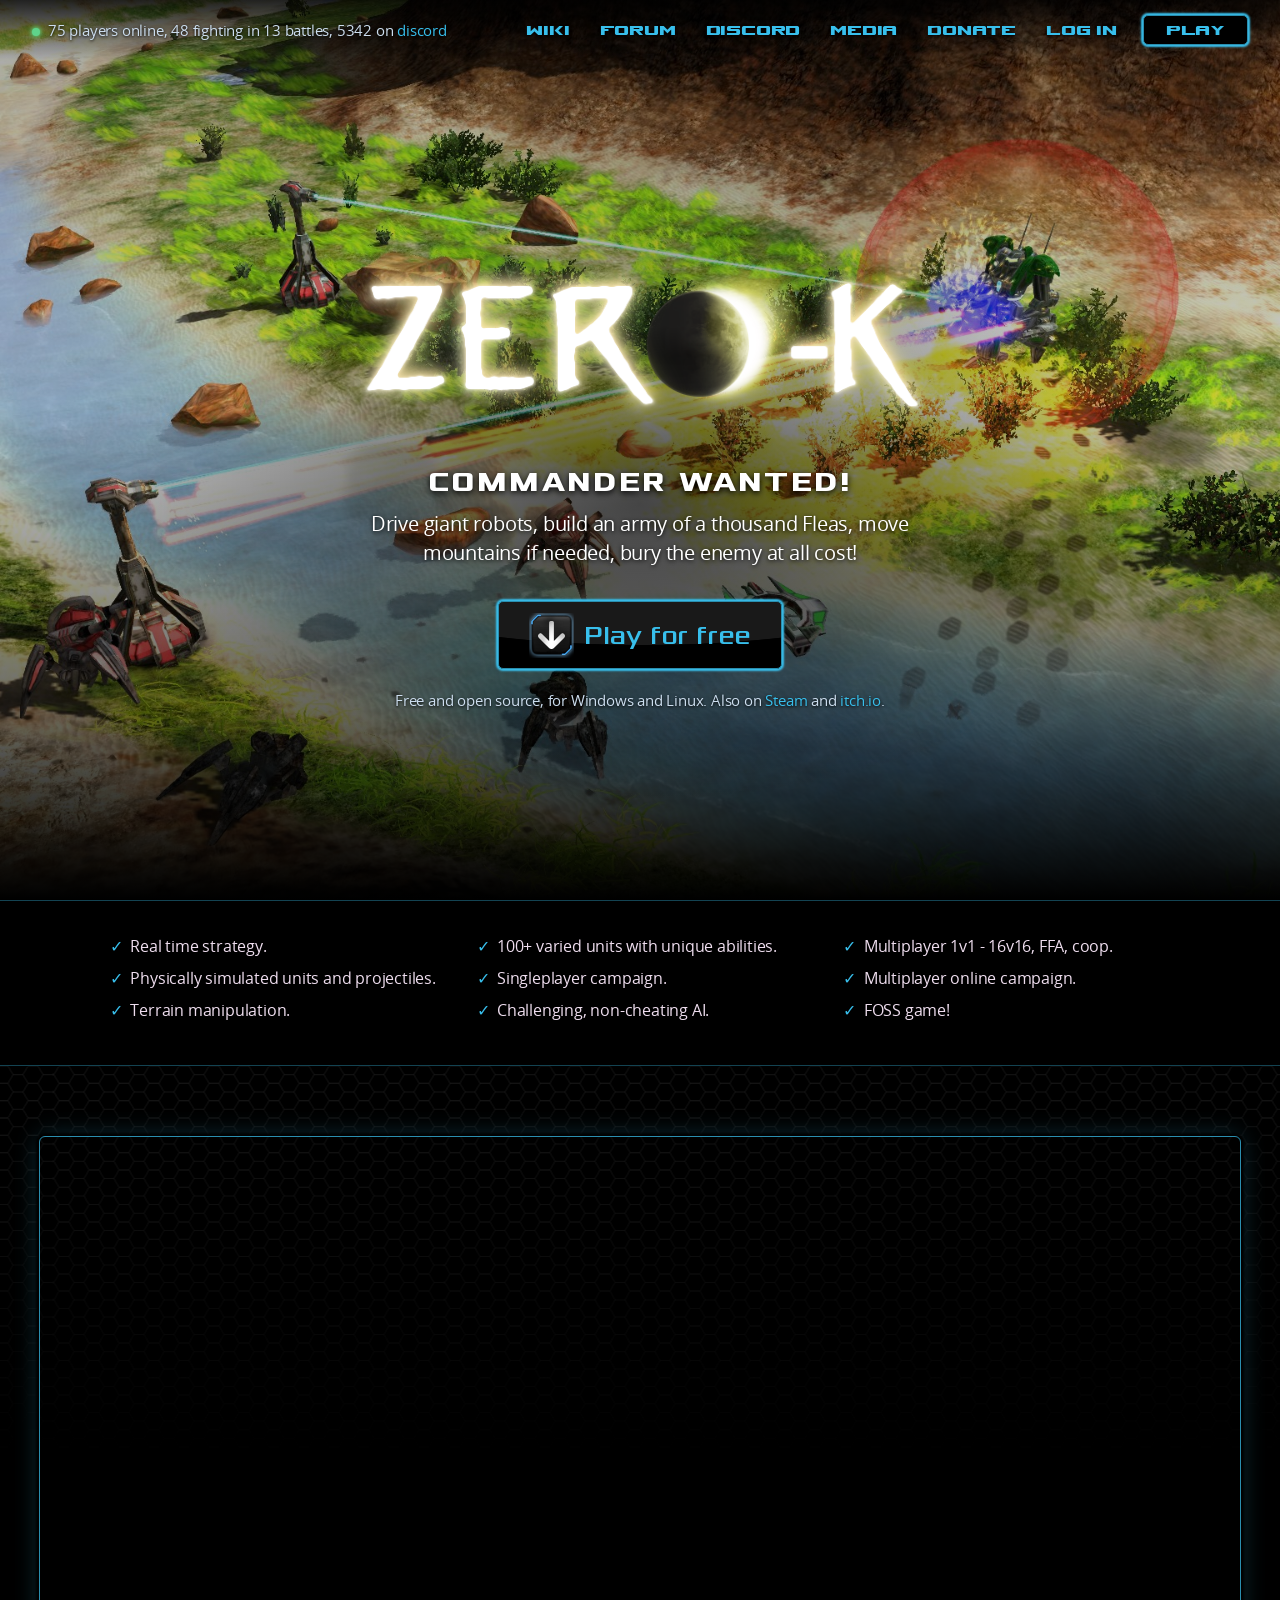
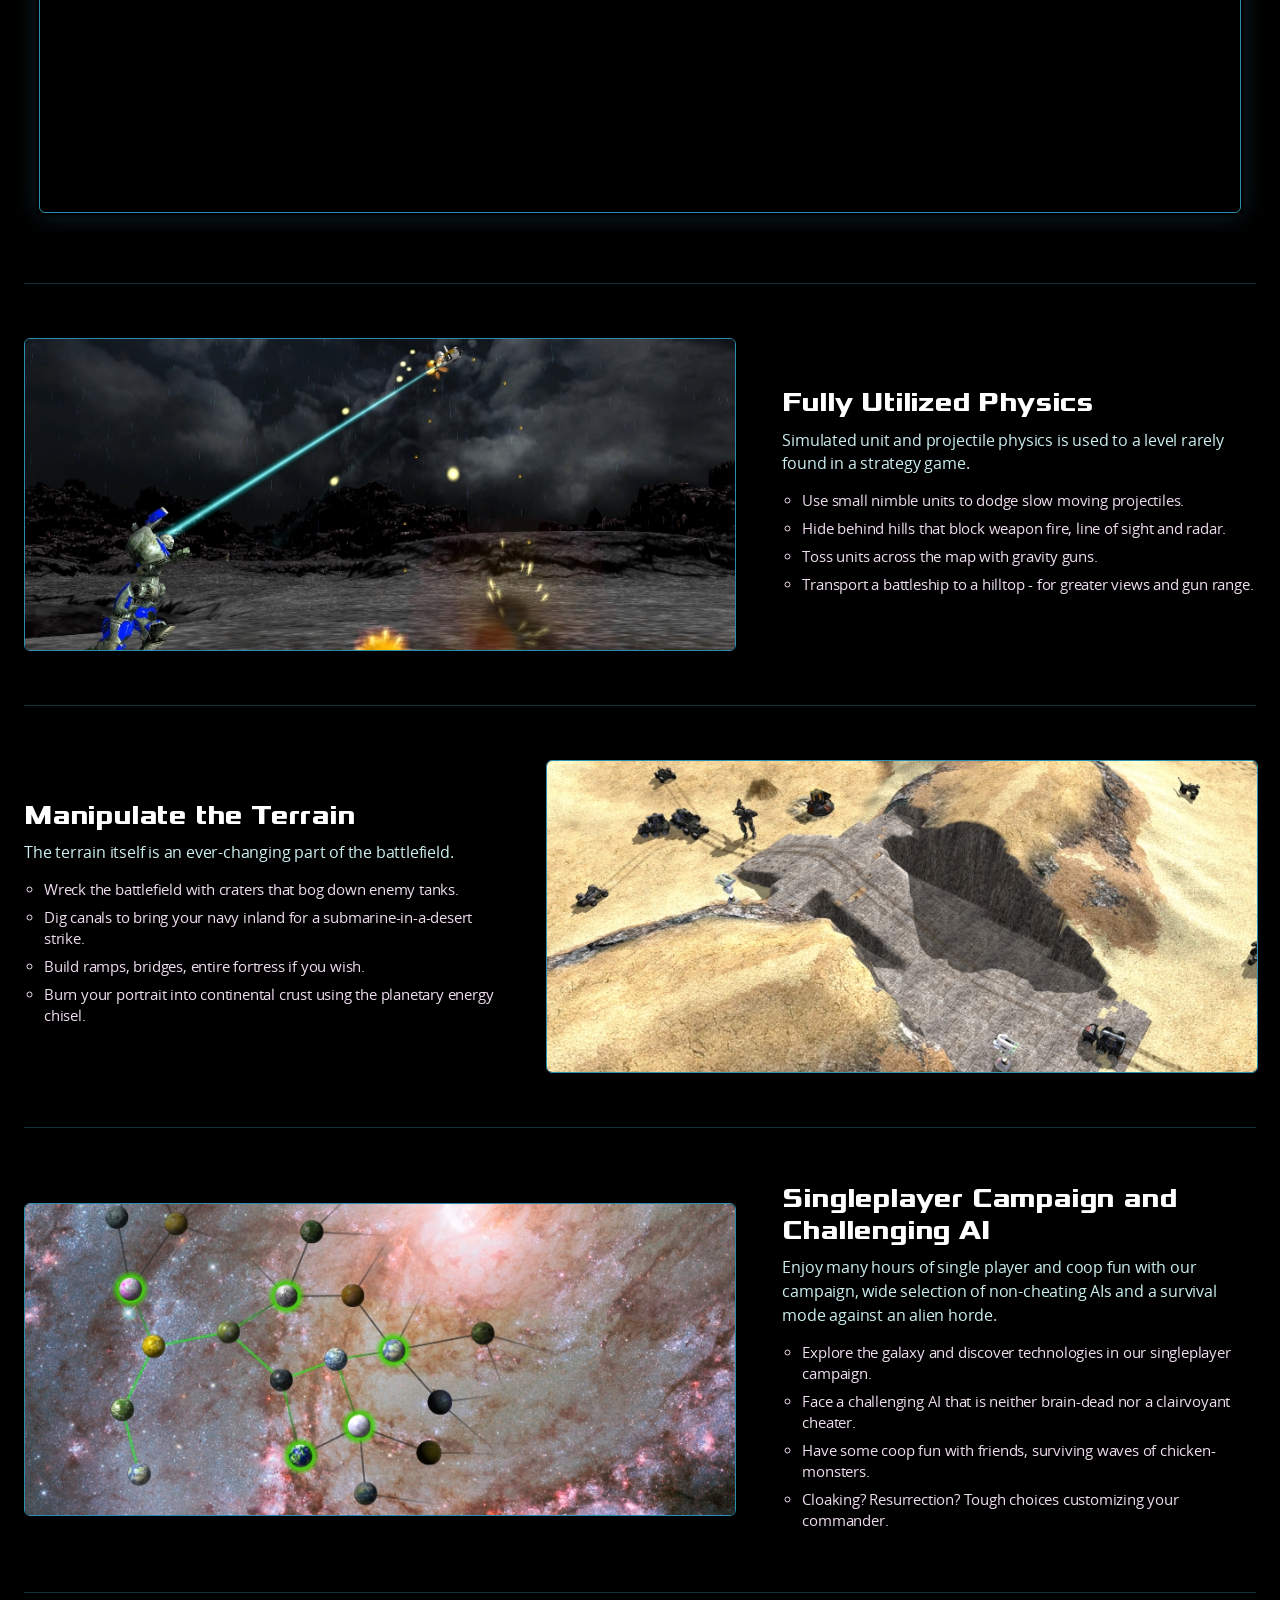
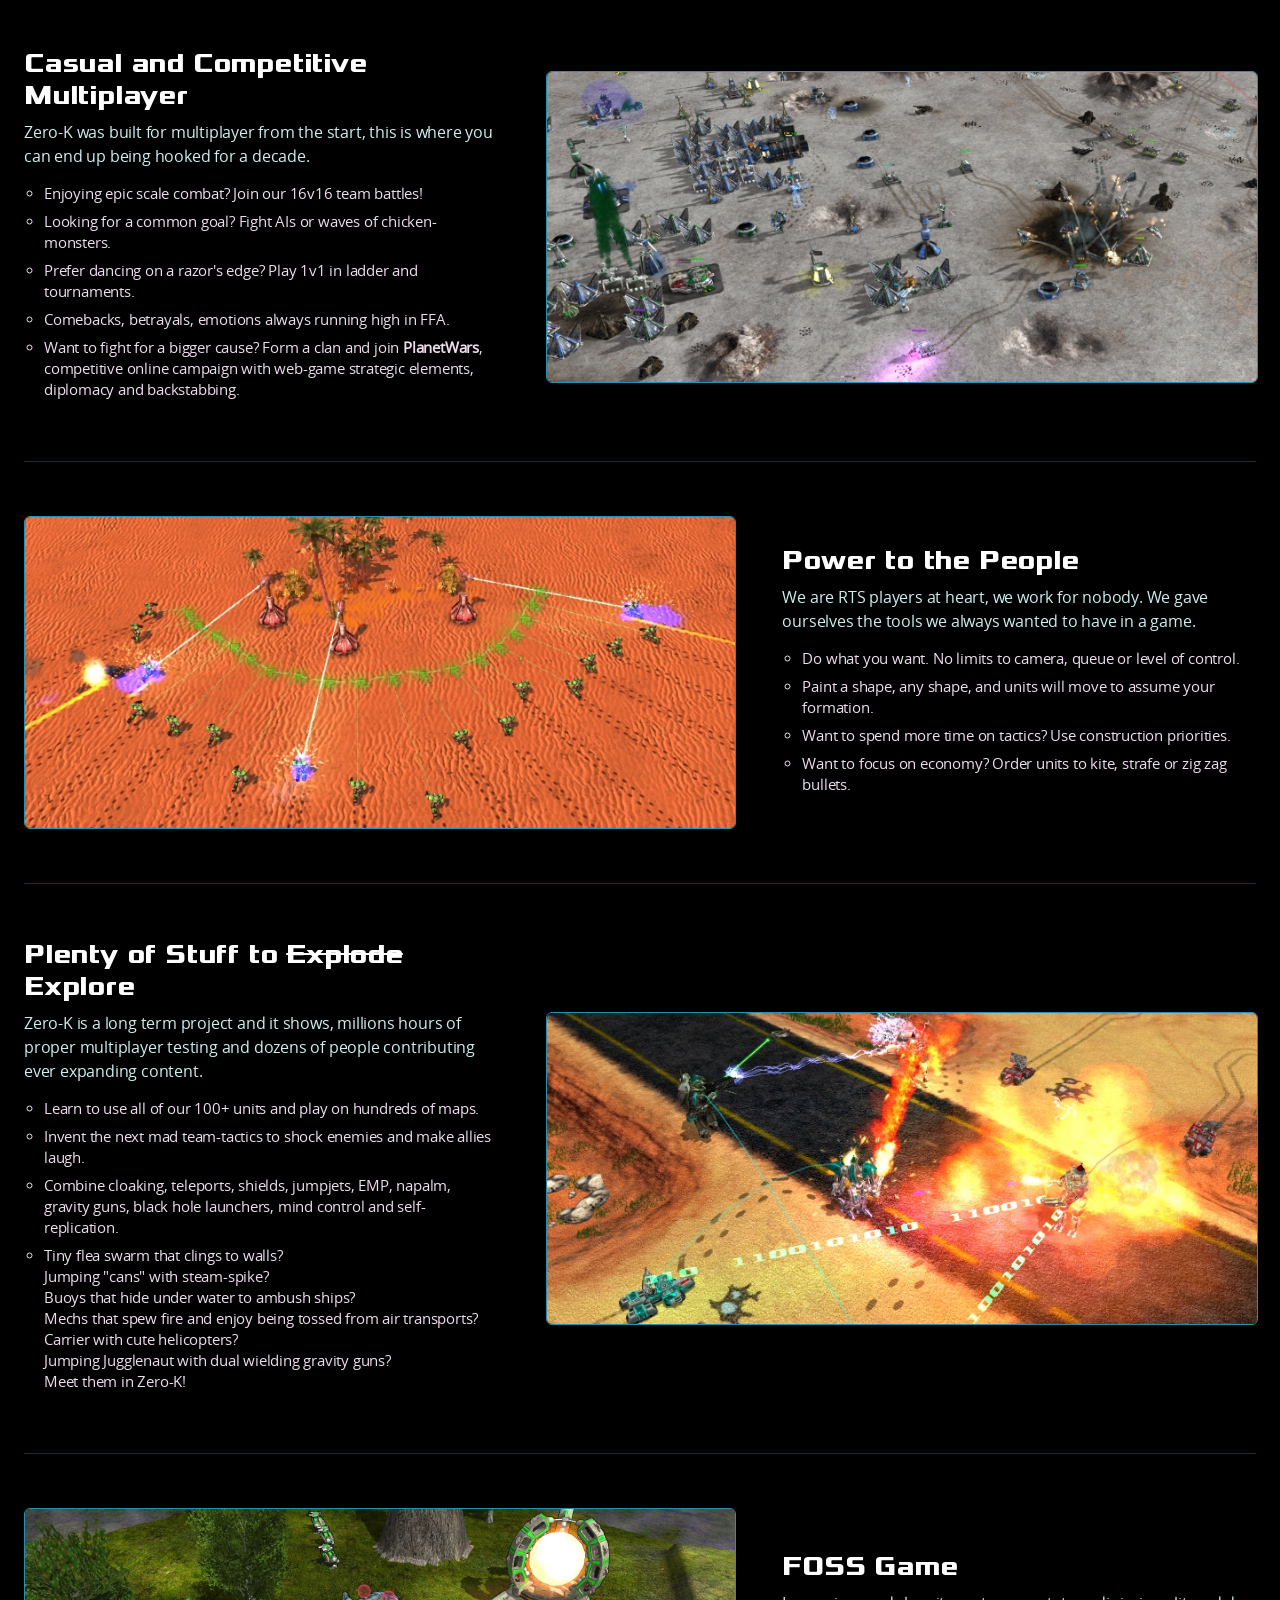
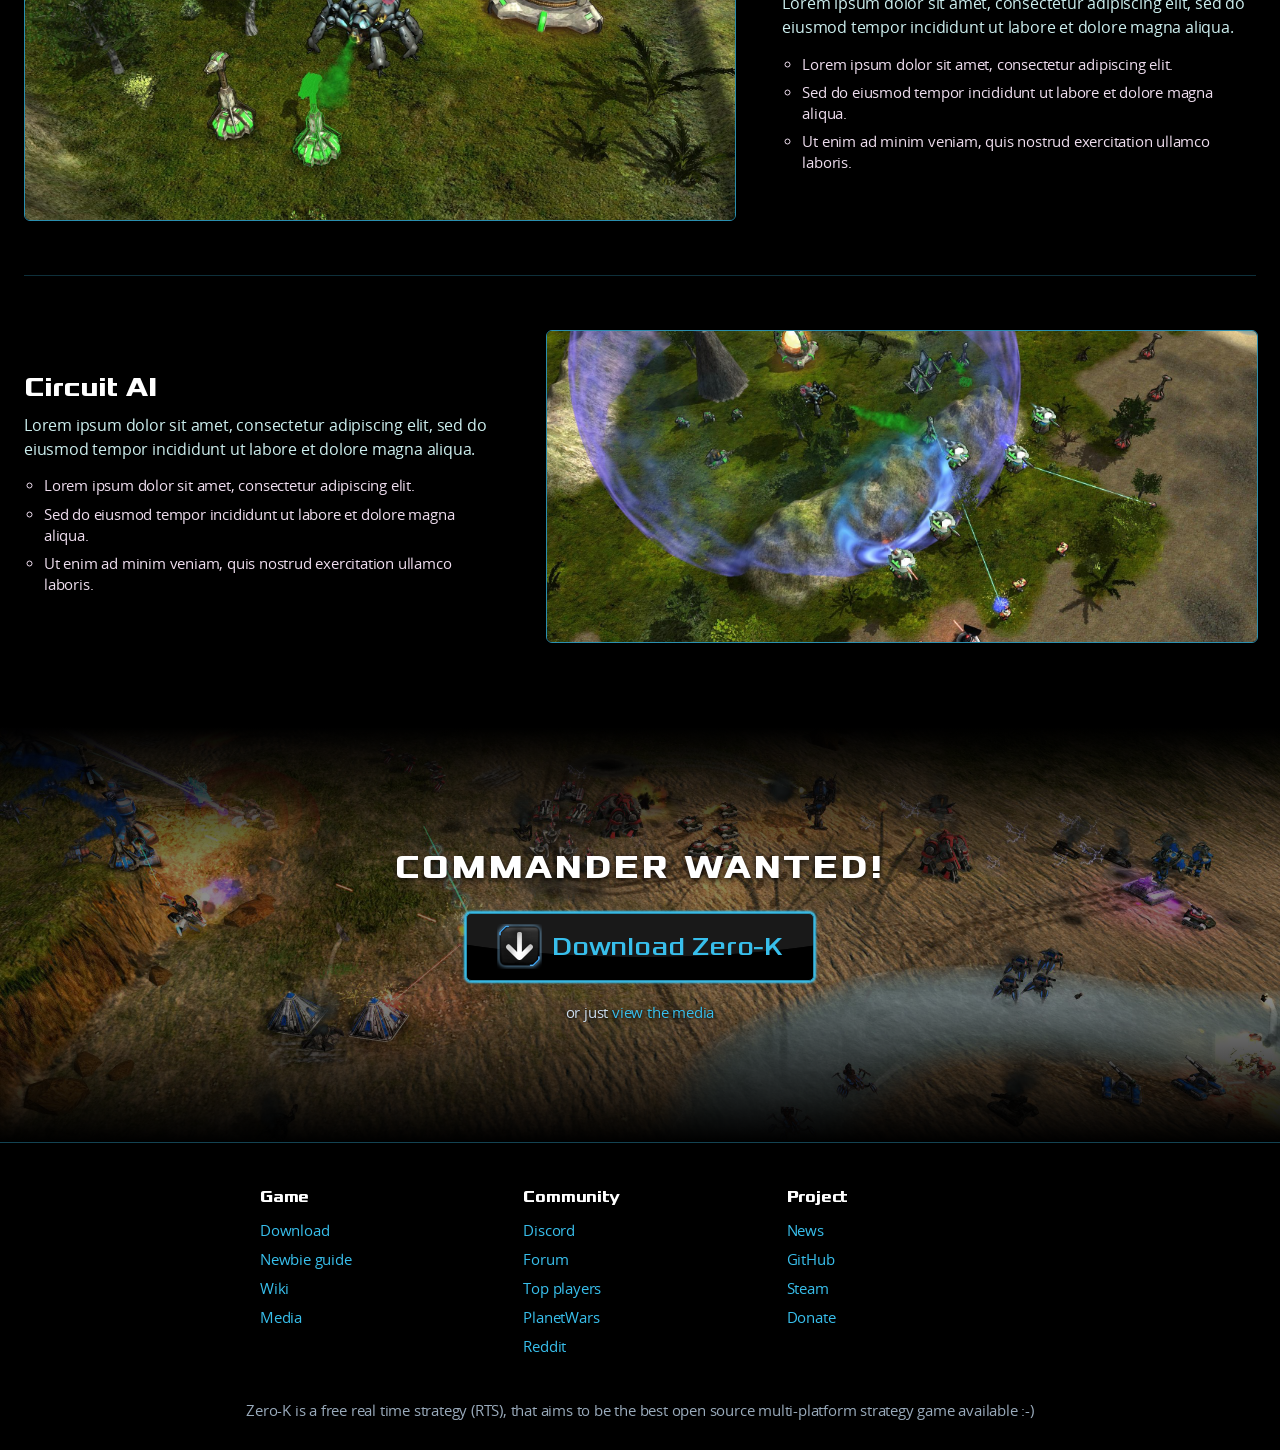
==== commit 1a1f7fae: "Landing page v9" ====
--- a/index.html
+++ b/index.html
@@ -13,7 +13,7 @@
 <link rel="stylesheet" href="Styles/landing.css">
 </head>
 <body>
-<!-- Static preview of the proposed landing pages. Player numbers and the login form are placeholders. -->
+<!-- Static preview of the proposed landing pages (v9). Player numbers and the login form are placeholders. -->
     <div class="lp">
 <header class="lp-nav">
         <p class="lp-online"><span class="lp-dot"></span>75 players online, 48 fighting in 13 battles, 5342 on <a href="https://discord.gg/aab63Vt">discord</a></p>
@@ -34,7 +34,14 @@
 </header>
 
     <section class="lp-hero">
-        <div class="lp-slides" aria-hidden="true"><span></span><span></span><span></span><span></span></div>
+        <div class="lp-slides" aria-hidden="true">
+            <img src="img/landing/hero/hero-1.jpg" style="--i:0" width="1920" height="1080" alt="">
+            <img src="img/landing/hero/hero-2.jpg" style="--i:1" width="1920" height="1080" alt="" loading="lazy">
+            <img src="img/landing/hero/hero-3.jpg" style="--i:2" width="1920" height="1080" alt="" loading="lazy">
+            <img src="img/landing/hero/hero-4.jpg" style="--i:3" width="1920" height="1080" alt="" loading="lazy">
+            <img src="img/landing/hero/hero-5.jpg" style="--i:4" width="1920" height="1080" alt="" loading="lazy">
+            <img src="img/landing/hero/hero-6.jpg" style="--i:5" width="1920" height="1080" alt="" loading="lazy">
+        </div>
         <h1 class="lp-logo"><img src="img/zk_logo.png" width="648" height="246" alt="Zero-K"></h1>
         <p class="lp-kicker">Commander wanted!</p>
         <p class="lp-lead">Drive giant robots, build an army of a thousand Fleas, move mountains if needed, bury the enemy at all cost!</p>
@@ -54,7 +61,7 @@
         <li>Challenging, non-cheating AI.</li>
         <li>Multiplayer 1v1 - 16v16, FFA, coop.</li>
         <li>Multiplayer online campaign.</li>
-        <li>Really free, no in-game currency, no unfair multiplayer.</li>
+        <li>FOSS game!</li>
         </ul>
     </section>
 
@@ -142,6 +149,31 @@
                 </ul>
             </div>
         </article>
+        <article class="lp-feature">
+            <img src="img/landing/slide-free.jpg" width="800" height="350" alt="" loading="lazy">
+            <div>
+                <h2>FOSS Game</h2>
+                <p>Lorem ipsum dolor sit amet, consectetur adipiscing elit, sed do eiusmod tempor incididunt ut labore et dolore magna aliqua.</p>
+                <ul>
+                    <li>Lorem ipsum dolor sit amet, consectetur adipiscing elit.</li>
+                    <li>Sed do eiusmod tempor incididunt ut labore et dolore magna aliqua.</li>
+                    <li>Ut enim ad minim veniam, quis nostrud exercitation ullamco laboris.</li>
+                </ul>
+            </div>
+        </article>
+        <article class="lp-feature">
+            <img src="img/landing/slide-ai.jpg" width="800" height="350" alt="" loading="lazy">
+            <div>
+                <h2>Circuit AI</h2>
+                <p>Lorem ipsum dolor sit amet, consectetur adipiscing elit, sed do eiusmod tempor incididunt ut labore et dolore magna aliqua.</p>
+                <ul>
+                    <li>Lorem ipsum dolor sit amet, consectetur adipiscing elit.</li>
+                    <li>Sed do eiusmod tempor incididunt ut labore et dolore magna aliqua.</li>
+                    <li>Ut enim ad minim veniam, quis nostrud exercitation ullamco laboris.</li>
+                </ul>
+            </div>
+        </article>
+
     </section>
 
     <section class="lp-final">
--- a/Styles/landing.css
+++ b/Styles/landing.css
@@ -1,4 +1,4 @@
-/* Landing pages for logged-out visitors (home and download). Loaded only there; every class is prefixed lp-. */
+﻿/* Landing pages for logged-out visitors (home and download). Loaded only there; every class is prefixed lp-. */
 
 html {
     background: #000;
@@ -132,7 +132,7 @@
     padding: 110px 24px 80px;
     overflow: hidden;
     text-align: center;
-    background: #000 url("../img/landing/wublord.jpg") no-repeat 50% 60%;
+    background: #000 url("../img/landing/hero/hero-1.jpg") no-repeat 50% 50%;
     background-size: cover;
 }
 
@@ -141,8 +141,13 @@
     z-index: 1;
 }
 
-/* Slideshow: 20 seconds per picture. The first picture is also the hero background, so nothing flashes on load. */
+/* Hero slideshow, pure CSS. Pictures live in /img/landing/hero/ (hero-1.jpg ...), 10 seconds each.
+   The keyframes assume 6 pictures (each is visible for 100/6 = 16.67% of the loop plus its fades).
+   To change the count: change --n here and the percentages in the keyframes (100 / n), and add <img> tags in the view.
+   The first picture is also the hero background, so nothing flashes on load. */
 .lp-hero > .lp-slides {
+    --n: 6;
+    --each: 10s;
     position: absolute;
     top: 0;
     right: 0;
@@ -151,43 +156,32 @@
     z-index: 0;
 }
 
-.lp-slides span {
+.lp-slides img {
     position: absolute;
     top: 0;
-    right: 0;
-    bottom: 0;
     left: 0;
+    width: 100%;
+    height: 100%;
+    object-fit: cover;
     opacity: 0;
-    background: no-repeat 50% 50%;
-    background-size: cover;
-    animation: lp-slide 80s linear infinite;
-}
-
-.lp-slides span:nth-child(1) {
-    background-image: url("../img/landing/wublord.jpg");
-    background-position: 50% 60%;
-}
-
-.lp-slides span:nth-child(2) {
-    background-image: url("../img/screenshots/screen00132.jpg");
-    animation-delay: 20s;
-}
-
-.lp-slides span:nth-child(3) {
-    background-image: url("../img/screenshots/screen00037.jpg");
-    animation-delay: 40s;
-}
-
-.lp-slides span:nth-child(4) {
-    background-image: url("../img/screenshots/screen00185.jpg");
-    animation-delay: 60s;
+    animation: lp-slide calc(var(--n) * var(--each)) linear infinite;
+    animation-delay: calc(var(--i) * var(--each));
 }
 
 @keyframes lp-slide {
     0% { opacity: 0; }
-    3.75% { opacity: 1; }
-    25% { opacity: 1; }
-    28.75% { opacity: 0; }
+    3% { opacity: 1; }
+    16.67% { opacity: 1; }
+    19.67% { opacity: 0; }
+    100% { opacity: 0; }
+}
+
+/* Reduced motion: the pictures still change, but with a much slower, gentler crossfade. */
+@keyframes lp-slide-slow {
+    0% { opacity: 0; }
+    8% { opacity: 1; }
+    16.67% { opacity: 1; }
+    24.67% { opacity: 0; }
     100% { opacity: 0; }
 }
 
@@ -204,8 +198,8 @@
 }
 
 @media (prefers-reduced-motion: reduce) {
-    .lp-slides span {
-        animation: none;
+    .lp-slides img {
+        animation-name: lp-slide-slow;
     }
 }
 
@@ -323,7 +317,7 @@
 
 .lp-dl-title img {
     width: auto;
-    height: 120px;
+    height: clamp(60px, 11vh, 110px);
 }
 
 .lp-hero-small .lp-lead {
@@ -401,9 +395,15 @@
     font-size: 125%;
 }
 
-/* .steamSpan is the site's white Steam logo; undo its negative margins here */
-.lp-dl-card .lp-steam {
+/* .steamSpan is the site's white Steam logo; undo its negative margins here.
+   "contain" instead of the site's "cover" so the edges (and the trademark sign) are not cropped. */
+.lp-btn .lp-steam {
+    width: 170px;
+    height: 44px;
     margin: 0;
+    background-size: contain;
+    background-repeat: no-repeat;
+    background-position: center;
 }
 
 .lp-dl-help {
@@ -411,45 +411,6 @@
     text-align: center;
     font-size: 110%;
     color: #cde;
-}
-
-.lp-gallery {
-    overflow: hidden;
-    padding: 0 0 70px;
-}
-
-.lp-gallery-track {
-    display: flex;
-    width: max-content;
-    animation: lp-drift 120s linear infinite;
-}
-
-.lp-gallery:hover .lp-gallery-track {
-    animation-play-state: paused;
-}
-
-.lp-gallery img {
-    display: block;
-    width: auto;
-    height: 230px;
-    margin-right: 14px;
-    border: 1px solid #2a8eaf;
-    border-radius: 6px;
-}
-
-@keyframes lp-drift {
-    from { transform: translateX(0); }
-    to { transform: translateX(-50%); }
-}
-
-@media (prefers-reduced-motion: reduce) {
-    .lp-gallery {
-        overflow-x: auto;
-    }
-
-    .lp-gallery-track {
-        animation: none;
-    }
 }
 
 .lp-band {
@@ -522,6 +483,8 @@
     display: block;
     width: 100%;
     height: auto;
+    aspect-ratio: 800 / 350;
+    object-fit: cover;
     border: 1px solid #2a8eaf;
     border-radius: 6px;
     box-shadow: 0 0 3px 3px #000;
@@ -683,3 +646,258 @@
         text-align: center;
     }
 }
+
+/* Download page top. The background is static (the feature strip is the only moving part). */
+.lp-dl-top {
+    justify-content: flex-start;
+    min-height: min(100vh, 1000px);
+    padding: 72px 0 32px;
+    background:
+        linear-gradient(rgba(0, 0, 0, 0.45) 0%, rgba(0, 0, 0, 0.45) 60%, #000 100%),
+        #000 url("../img/landing/wublord.jpg") no-repeat 50% 60%;
+    background-size: cover;
+}
+
+.lp-dl-top .lp-dl-title {
+    margin: 0;
+}
+
+.lp-dl-bottom {
+    display: flex;
+    flex-direction: column;
+    align-items: center;
+    box-sizing: border-box;
+    width: 100%;
+    margin-top: clamp(14px, 3vh, 28px);
+    padding: 0 16px;
+}
+
+.lp-dl-mid {
+    --loop: 45s;
+    display: flex;
+    flex: 1;
+    flex-direction: column;
+    justify-content: center;
+    width: 100%;
+}
+
+/* Feature strip, pure CSS. One long track slides left one picture at a time and loops forever.
+   The track is 11 slots: a copy of the last picture, the 9 pictures, then a copy of the first. It starts with picture 1 in
+   the middle, picture 9 on its left and picture 2 on its right, so it begins symmetrical. After the 9th move the copy of
+   picture 1 is in the middle, which looks identical to the start, so the loop jumps back without anyone noticing.
+   One step is 1/9 of the loop (5s): about 4.1s of rest, then a 0.9s move with an ease (fast, slow into the middle, fast out).
+   The keyframes are written for 9 pictures. For a different count the percentages must change: a step is 100 / n percent,
+   and a slot is 100 / (n + 2) percent of the track. */
+.lp-strip {
+    /* As tall as the screen allows while the Steam and Discord buttons stay in view: the screen height minus the logo,
+       caption, buttons and padding (about 330px plus 18vh). */
+    --height: clamp(150px, calc(82vh - 330px), 720px);
+    --w: calc(var(--height) * 16 / 9);
+    width: 100%;
+    overflow: hidden;
+}
+
+.lp-track {
+    display: flex;
+    width: max-content;
+    margin-left: calc(50% - (var(--w) + 14px) * 1.5);
+    animation: lp-move var(--loop) infinite;
+}
+
+.lp-track figure {
+    flex: none;
+    width: var(--w);
+    margin: 0 7px;
+    opacity: 0.45;
+    animation: lp-lit var(--loop) linear infinite;
+    animation-delay: calc(var(--k) * var(--loop) / 9 - var(--loop) * 0.02);
+}
+
+.lp-track figure:first-child {
+    animation: none;
+}
+
+.lp-track figure:last-child {
+    animation-name: lp-lit-last;
+    animation-delay: 0s;
+}
+
+.lp-track img {
+    display: block;
+    width: 100%;
+    height: auto;
+    border: 1px solid #2a8eaf;
+    border-radius: 6px;
+    box-shadow: 0 0 3px 3px #000;
+}
+
+/* The captions are shown in .lp-caps below the strip, so these are only kept for screen readers. */
+.lp-track figcaption {
+    position: absolute;
+    width: 1px;
+    height: 1px;
+    overflow: hidden;
+    clip: rect(0 0 0 0);
+    white-space: nowrap;
+}
+
+.lp-caps {
+    position: relative;
+    height: 1.4em;
+    margin: clamp(10px, 2vh, 20px) 0 0;
+    font-family: 'Xolonium', os, sans-serif;
+    font-size: clamp(18px, 3.6vh, 34px);
+    text-align: center;
+    color: #fff;
+    text-shadow: 0 2px 6px #000;
+}
+
+.lp-caps span {
+    position: absolute;
+    top: 0;
+    right: 0;
+    left: 0;
+    opacity: 0;
+    animation: lp-cap var(--loop) linear infinite;
+    animation-delay: calc(var(--k) * var(--loop) / 9);
+}
+
+@keyframes lp-move {
+    0%, 9.11% { transform: translateX(0%); animation-timing-function: cubic-bezier(0.65, 0, 0.35, 1); }
+    11.11%, 20.22% { transform: translateX(-9.0909%); animation-timing-function: cubic-bezier(0.65, 0, 0.35, 1); }
+    22.22%, 31.33% { transform: translateX(-18.1818%); animation-timing-function: cubic-bezier(0.65, 0, 0.35, 1); }
+    33.33%, 42.44% { transform: translateX(-27.2727%); animation-timing-function: cubic-bezier(0.65, 0, 0.35, 1); }
+    44.44%, 53.56% { transform: translateX(-36.3636%); animation-timing-function: cubic-bezier(0.65, 0, 0.35, 1); }
+    55.56%, 64.67% { transform: translateX(-45.4545%); animation-timing-function: cubic-bezier(0.65, 0, 0.35, 1); }
+    66.67%, 75.78% { transform: translateX(-54.5455%); animation-timing-function: cubic-bezier(0.65, 0, 0.35, 1); }
+    77.78%, 86.89% { transform: translateX(-63.6364%); animation-timing-function: cubic-bezier(0.65, 0, 0.35, 1); }
+    88.89%, 98% { transform: translateX(-72.7273%); animation-timing-function: cubic-bezier(0.65, 0, 0.35, 1); }
+    100% { transform: translateX(-81.8182%); }
+}
+
+/* The picture in the middle is bright, the others are dimmed. */
+@keyframes lp-lit {
+    0% { opacity: 0.45; }
+    2%, 9.11% { opacity: 1; }
+    11.11%, 100% { opacity: 0.45; }
+}
+
+@keyframes lp-lit-last {
+    0%, 97% { opacity: 0.45; }
+    100% { opacity: 1; }
+}
+
+/* A caption fades in once its picture has arrived and fades out before the picture leaves. */
+@keyframes lp-cap {
+    0% { opacity: 0; }
+    0.32%, 8.78% { opacity: 1; }
+    9.1%, 100% { opacity: 0; }
+}
+
+/* Reduced motion: it still plays, but twice as slowly, so each move is a gentle glide (1.8s instead of 0.9s). */
+@media (prefers-reduced-motion: reduce) {
+    .lp-dl-mid {
+        --loop: 90s;
+    }
+}
+
+a.lp-btn-big,
+a.lp-btn-big:visited {
+    min-width: 420px;
+    min-height: 92px;
+    font-size: 220%;
+}
+
+.lp-social {
+    display: flex;
+    flex-wrap: wrap;
+    align-items: center;
+    justify-content: center;
+    gap: 12px;
+    margin-top: clamp(12px, 2.4vh, 22px);
+}
+
+a.lp-discord,
+a.lp-discord:visited {
+    min-width: 0;
+    min-height: 56px;
+    padding: 8px 26px;
+    font-size: 125%;
+}
+
+.lp-discord-logo {
+    width: 28px;
+    height: 28px;
+    background: #fff;
+    -webkit-mask: url("../img/landing/discord.svg") center / contain no-repeat;
+    mask: url("../img/landing/discord.svg") center / contain no-repeat;
+}
+
+a.lp-github,
+a.lp-github:visited {
+    display: block;
+    box-sizing: border-box;
+    width: 56px;
+    height: 56px;
+    background: rgba(0, 0, 0, 0.75) url("../img/landing/github.svg") no-repeat 50% 50%;
+    background-size: 28px;
+    border: 1px solid #2a8eaf;
+    border-radius: 5px;
+}
+
+a.lp-github:hover {
+    border-color: #fff;
+}
+
+.lp-vital {
+    max-width: 760px;
+    margin: clamp(12px, 2.4vh, 24px) 24px 0;
+    font-size: 115%;
+    line-height: 1.5;
+    color: #cde;
+    text-shadow: 0 1px 3px #000;
+}
+
+.lp-sr {
+    position: absolute;
+    width: 1px;
+    height: 1px;
+    overflow: hidden;
+    clip: rect(0 0 0 0);
+    white-space: nowrap;
+}
+
+.lp-dl-other {
+    margin-bottom: 0;
+    font-size: 150%;
+    text-align: center;
+    color: #cde;
+}
+
+.lp-dl-two {
+    grid-template-columns: repeat(2, 1fr);
+    max-width: 760px;
+    margin: 16px auto 0;
+}
+
+@media (max-width: 820px) {
+    .lp-dl-top {
+        padding: 40px 0 24px;
+    }
+
+    a.lp-btn-big,
+    a.lp-btn-big:visited {
+        width: 100%;
+        min-width: 0;
+        min-height: 76px;
+        font-size: 170%;
+    }
+
+    .lp-strip {
+        --w: 76vw;
+    }
+
+    .lp-dl-two {
+        grid-template-columns: 1fr;
+    }
+}
